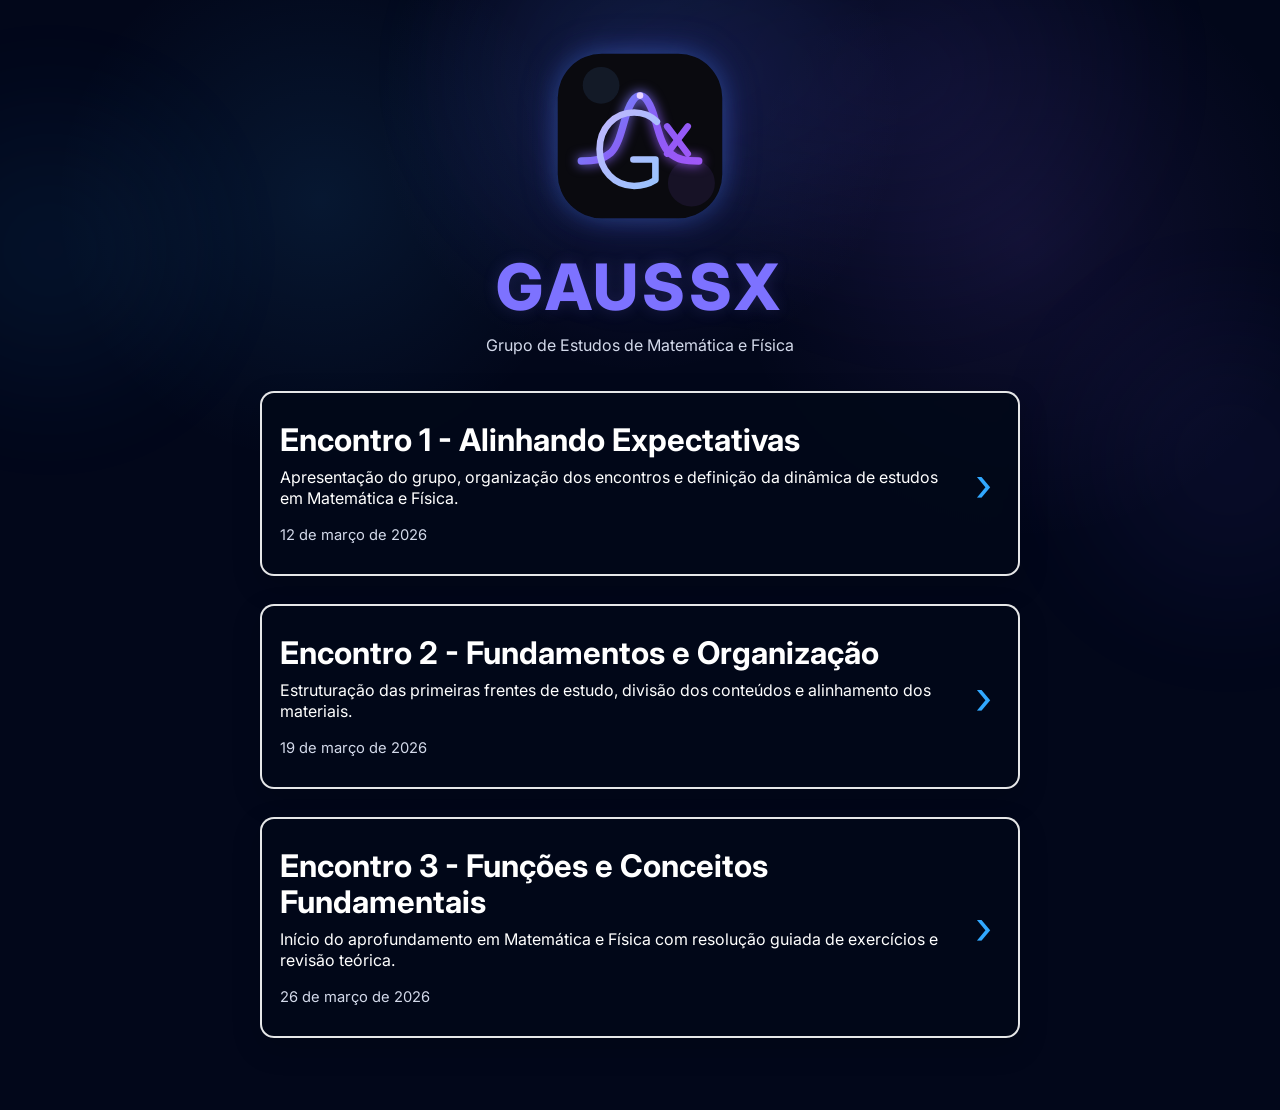
==== Site_GaussX/index.html @ 6a47ac9a "Site do GaussX" ====
<!DOCTYPE html>
<html lang="pt-BR">
<head>
  <meta charset="UTF-8" />
  <meta name="viewport" content="width=device-width, initial-scale=1.0" />
  <title>GaussX</title>
  <meta name="description" content="GaussX - Grupo de Estudos de Matemática e Física" />
  <link rel="icon" type="image/svg+xml" href="assets/logo-gaussx.svg" />
  <link rel="preconnect" href="https://fonts.googleapis.com">
  <link rel="preconnect" href="https://fonts.gstatic.com" crossorigin>
  <link href="https://fonts.googleapis.com/css2?family=Inter:wght@400;500;600;700;800&display=swap" rel="stylesheet">
  <link rel="stylesheet" href="styles.css" />
  <noscript><style>.logo-shell,.hero h1,.hero .subtitle{opacity:1!important;transform:none!important;filter:none!important}</style></noscript>
</head>
<body>
  <div class="bg-orb orb-1"></div>
  <div class="bg-orb orb-2"></div>

  <main class="page">
    <section class="hero">
      <div class="logo-shell">
        <img src="assets/logo-gaussx.svg" alt="Logo GaussX" class="logo" />
      </div>
      <h1>GAUSSX</h1>
      <p class="subtitle">Grupo de Estudos de Matemática e Física</p>
    </section>

    <section class="meetings" id="meeting-list"></section>
  </main>

  <script src="script.js"></script>
</body>
</html>
---- Site_GaussX/styles.css ----
:root {
  --bg: #02071a;
  --bg-card: rgba(2, 8, 24, 0.88);
  --text: #ffffff;
  --muted: #d3d9ea;
  --line: rgba(255,255,255,0.9);
  --accent: #6d5cff;
  --accent-2: #31a8ff;
}

* {
  box-sizing: border-box;
}

html {
  scroll-behavior: smooth;
}

body {
  margin: 0;
  min-height: 100vh;
  font-family: 'Inter', sans-serif;
  color: var(--text);
  background:
    radial-gradient(circle at 50% 10%, rgba(109, 92, 255, 0.16), transparent 22%),
    radial-gradient(circle at 25% 18%, rgba(49, 168, 255, 0.10), transparent 20%),
    radial-gradient(circle at 80% 22%, rgba(145, 98, 255, 0.10), transparent 22%),
    var(--bg);
  overflow-x: hidden;
}

body::before {
  content: "";
  position: fixed;
  inset: -20%;
  background:
    radial-gradient(circle at 50% 20%, rgba(49, 168, 255, 0.08), transparent 18%),
    radial-gradient(circle at 65% 20%, rgba(109, 92, 255, 0.10), transparent 18%);
  filter: blur(36px);
  animation: ambientShift 12s ease-in-out infinite alternate;
  pointer-events: none;
}

a {
  color: inherit;
  text-decoration: none;
}

.bg-orb {
  position: fixed;
  border-radius: 999px;
  filter: blur(70px);
  pointer-events: none;
  opacity: 0.22;
  z-index: 0;
  transition: transform 0.25s linear;
}

.orb-1 {
  width: 260px;
  height: 260px;
  top: 120px;
  left: -80px;
  background: rgba(49, 168, 255, 0.34);
}

.orb-2 {
  width: 280px;
  height: 280px;
  top: 320px;
  right: -90px;
  background: rgba(109, 92, 255, 0.30);
}

.page {
  position: relative;
  z-index: 1;
  width: min(760px, calc(100% - 36px));
  margin: 0 auto;
  padding: 42px 0 72px;
}

.hero {
  text-align: center;
  margin-bottom: 36px;
}

.logo-shell {
  position: relative;
  width: fit-content;
  margin: 0 auto 18px;
}

.logo-shell::before {
  content: "";
  position: absolute;
  inset: 10% 8%;
  background: radial-gradient(circle, rgba(49, 168, 255, 0.22), rgba(109, 92, 255, 0.18) 45%, transparent 72%);
  filter: blur(20px);
  transform: scale(1.08);
  animation: logoAura 3s ease-in-out infinite;
}

.logo {
  position: relative;
  width: 188px;
  height: 188px;
  margin: 0 auto;
  display: block;
  transform-origin: center;
  animation: logoFloat 4s ease-in-out infinite;
  filter: drop-shadow(0 0 12px rgba(49, 168, 255, 0.22)) drop-shadow(0 0 18px rgba(109, 92, 255, 0.22));
}

h1 {
  margin: 0;
  font-size: clamp(2.6rem, 6vw, 4rem);
  letter-spacing: 0.06em;
  font-weight: 800;
  color: #7d72ff;
  text-shadow: 0 0 16px rgba(125, 114, 255, 0.18);
}

.subtitle {
  margin: 10px 0 0;
  color: var(--muted);
  font-size: 1rem;
}


.logo-shell {
  animation: heroLogoIn 1.05s cubic-bezier(.19,.89,.24,1) 0.05s both;
}

.hero h1 {
  animation: heroTitleIn 0.95s cubic-bezier(.2,.8,.2,1) 0.34s both;
}

.hero .subtitle {
  animation: heroSubtitleIn 0.9s cubic-bezier(.2,.8,.2,1) 0.48s both;
}


.meetings {
  display: grid;
  gap: 28px;
}

.meeting-card {
  display: grid;
  grid-template-columns: 1fr auto;
  gap: 16px;
  align-items: center;
  border: 2px solid var(--line);
  border-radius: 14px;
  padding: 30px 18px;
  background: var(--bg-card);
  backdrop-filter: blur(6px);
  box-shadow: 0 10px 30px rgba(0, 0, 0, 0.16);
  transition: transform 0.22s ease, border-color 0.22s ease, box-shadow 0.22s ease;
}

.meeting-card:hover {
  transform: translateY(-4px) scale(1.006);
  border-color: var(--accent-2);
  box-shadow: 0 18px 40px rgba(0, 0, 0, 0.28), 0 0 0 1px rgba(49, 168, 255, 0.08);
}

.meeting-content h2 {
  margin: 0 0 8px;
  font-size: clamp(1.45rem, 3vw, 1.95rem);
  line-height: 1.15;
}

.meeting-content p {
  margin: 0 0 14px;
  color: var(--text);
  font-size: 1rem;
  line-height: 1.35;
}

.meeting-date {
  font-size: 0.92rem;
  color: var(--muted);
}

.arrow {
  font-size: 3rem;
  line-height: 1;
  color: var(--accent-2);
  font-weight: 400;
  padding-inline: 8px;
  animation: arrowPulse 1.9s ease-in-out infinite;
}

.reveal {
  opacity: 0;
  will-change: transform, opacity, filter;
}

.reveal-up {
  transform: translate3d(0, 44px, 0);
  filter: blur(8px);
}

.reveal-zoom {
  transform: translate3d(0, 20px, 0) scale(0.92);
  filter: blur(10px);
}

.reveal-hero {
  transform: translate3d(0, 30px, 0);
}

.reveal-delay-1 {
  transition-delay: 0.1s;
}

.reveal-delay-2 {
  transition-delay: 0.18s;
}

.reveal-visible {
  opacity: 1;
  transform: translate3d(0, 0, 0) scale(1);
  filter: blur(0);
  transition:
    opacity 0.9s cubic-bezier(.2,.7,.2,1),
    transform 0.9s cubic-bezier(.2,.7,.2,1),
    filter 0.9s cubic-bezier(.2,.7,.2,1);
}

.meeting-card.reveal {
  transition-duration: 0.78s;
}


@keyframes heroLogoIn {
  0% {
    opacity: 0;
    transform: translate3d(0, -26px, 0) scale(0.78);
    filter: blur(12px);
  }
  62% {
    opacity: 1;
    transform: translate3d(0, 4px, 0) scale(1.03);
    filter: blur(0);
  }
  100% {
    opacity: 1;
    transform: translate3d(0, 0, 0) scale(1);
    filter: blur(0);
  }
}

@keyframes heroTitleIn {
  0% {
    opacity: 0;
    transform: translate3d(0, 22px, 0);
    letter-spacing: 0.2em;
    filter: blur(10px);
  }
  100% {
    opacity: 1;
    transform: translate3d(0, 0, 0);
    letter-spacing: 0.06em;
    filter: blur(0);
  }
}

@keyframes heroSubtitleIn {
  0% {
    opacity: 0;
    transform: translate3d(0, 16px, 0);
    filter: blur(8px);
  }
  100% {
    opacity: 1;
    transform: translate3d(0, 0, 0);
    filter: blur(0);
  }
}

@keyframes ambientShift {
  from { transform: translate3d(-2%, -1%, 0) scale(1); }
  to { transform: translate3d(2%, 1%, 0) scale(1.04); }
}

@keyframes logoFloat {
  0%, 100% { transform: translateY(0) scale(1); }
  50% { transform: translateY(-6px) scale(1.02); }
}

@keyframes logoAura {
  0%, 100% { opacity: 0.55; transform: scale(1.04); }
  50% { opacity: 0.95; transform: scale(1.1); }
}

@keyframes arrowPulse {
  0%, 100% { transform: translateX(0); opacity: 0.8; }
  50% { transform: translateX(4px); opacity: 1; }
}

@media (prefers-reduced-motion: reduce) {
  *, *::before, *::after {
    animation: none !important;
    transition: none !important;
  }

  .reveal,
  .reveal-up,
  .reveal-zoom,
  .reveal-hero {
    opacity: 1;
    transform: none;
    filter: none;
  }
}

@media (max-width: 640px) {
  .page {
    width: min(760px, calc(100% - 22px));
    padding-top: 32px;
  }

  .logo {
    width: 158px;
    height: 158px;
  }

  .meeting-card {
    grid-template-columns: 1fr;
    padding: 22px 16px;
  }

  .arrow {
    display: none;
  }
}
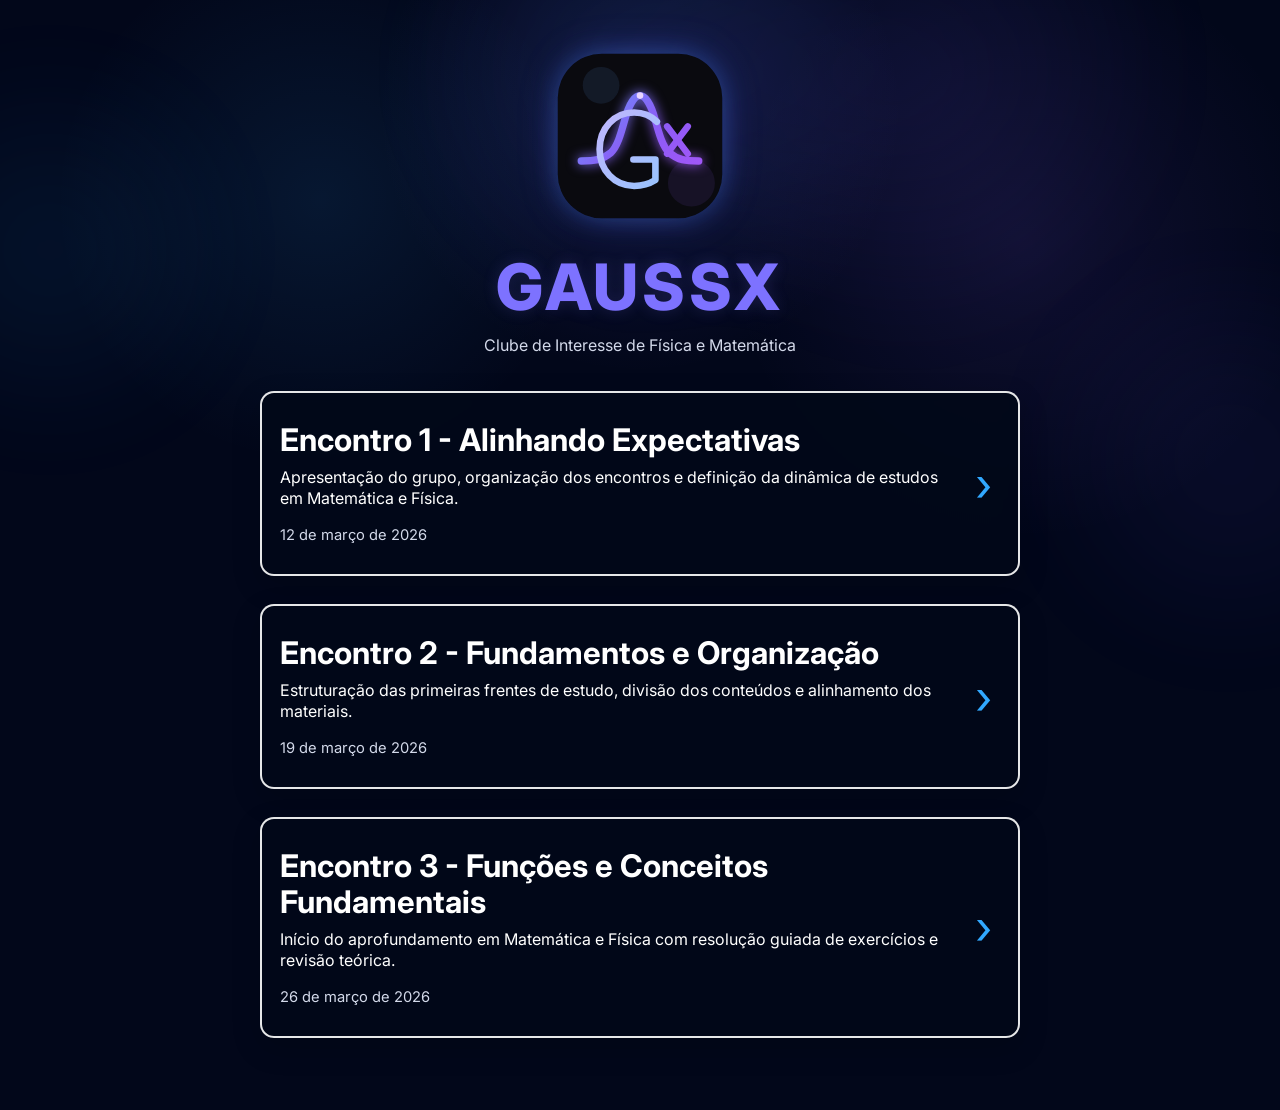
==== commit 0a44bd4e: "Site do GaussX" ====
--- a/Site_GaussX/index.html
+++ b/Site_GaussX/index.html
@@ -4,13 +4,22 @@
   <meta charset="UTF-8" />
   <meta name="viewport" content="width=device-width, initial-scale=1.0" />
   <title>GaussX</title>
-  <meta name="description" content="GaussX - Grupo de Estudos de Matemática e Física" />
+  <meta name="description" content="GaussX - Clube de Interesse de Física e Matemática" />
   <link rel="icon" type="image/svg+xml" href="assets/logo-gaussx.svg" />
   <link rel="preconnect" href="https://fonts.googleapis.com">
   <link rel="preconnect" href="https://fonts.gstatic.com" crossorigin>
   <link href="https://fonts.googleapis.com/css2?family=Inter:wght@400;500;600;700;800&display=swap" rel="stylesheet">
   <link rel="stylesheet" href="styles.css" />
-  <noscript><style>.logo-shell,.hero h1,.hero .subtitle{opacity:1!important;transform:none!important;filter:none!important}</style></noscript>
+  <noscript>
+    <style>
+      .logo-shell, .hero h1, .hero .subtitle, .reveal {
+        opacity: 1 !important;
+        transform: none !important;
+        filter: none !important;
+      }
+    </style>
+  </noscript>
+  <script src="script.js" defer></script>
 </head>
 <body>
   <div class="bg-orb orb-1"></div>
@@ -22,12 +31,10 @@
         <img src="assets/logo-gaussx.svg" alt="Logo GaussX" class="logo" />
       </div>
       <h1>GAUSSX</h1>
-      <p class="subtitle">Grupo de Estudos de Matemática e Física</p>
+      <p class="subtitle">Clube de Interesse de Física e Matemática</p>
     </section>
 
     <section class="meetings" id="meeting-list"></section>
   </main>
-
-  <script src="script.js"></script>
 </body>
 </html>
--- a/Site_GaussX/styles.css
+++ b/Site_GaussX/styles.css
@@ -89,6 +89,7 @@
   position: relative;
   width: fit-content;
   margin: 0 auto 18px;
+  animation: heroLogoIn 1.05s cubic-bezier(.19,.89,.24,1) 0.05s both;
 }
 
 .logo-shell::before {
@@ -119,27 +120,15 @@
   font-weight: 800;
   color: #7d72ff;
   text-shadow: 0 0 16px rgba(125, 114, 255, 0.18);
+  animation: heroTitleIn 0.95s cubic-bezier(.2,.8,.2,1) 0.34s both;
 }
 
 .subtitle {
   margin: 10px 0 0;
   color: var(--muted);
   font-size: 1rem;
-}
-
-
-.logo-shell {
-  animation: heroLogoIn 1.05s cubic-bezier(.19,.89,.24,1) 0.05s both;
-}
-
-.hero h1 {
-  animation: heroTitleIn 0.95s cubic-bezier(.2,.8,.2,1) 0.34s both;
-}
-
-.hero .subtitle {
   animation: heroSubtitleIn 0.9s cubic-bezier(.2,.8,.2,1) 0.48s both;
 }
-
 
 .meetings {
   display: grid;
@@ -203,23 +192,6 @@
   filter: blur(8px);
 }
 
-.reveal-zoom {
-  transform: translate3d(0, 20px, 0) scale(0.92);
-  filter: blur(10px);
-}
-
-.reveal-hero {
-  transform: translate3d(0, 30px, 0);
-}
-
-.reveal-delay-1 {
-  transition-delay: 0.1s;
-}
-
-.reveal-delay-2 {
-  transition-delay: 0.18s;
-}
-
 .reveal-visible {
   opacity: 1;
   transform: translate3d(0, 0, 0) scale(1);
@@ -234,7 +206,6 @@
   transition-duration: 0.78s;
 }
 
-
 @keyframes heroLogoIn {
   0% {
     opacity: 0;
@@ -309,8 +280,9 @@
 
   .reveal,
   .reveal-up,
-  .reveal-zoom,
-  .reveal-hero {
+  .logo-shell,
+  h1,
+  .subtitle {
     opacity: 1;
     transform: none;
     filter: none;
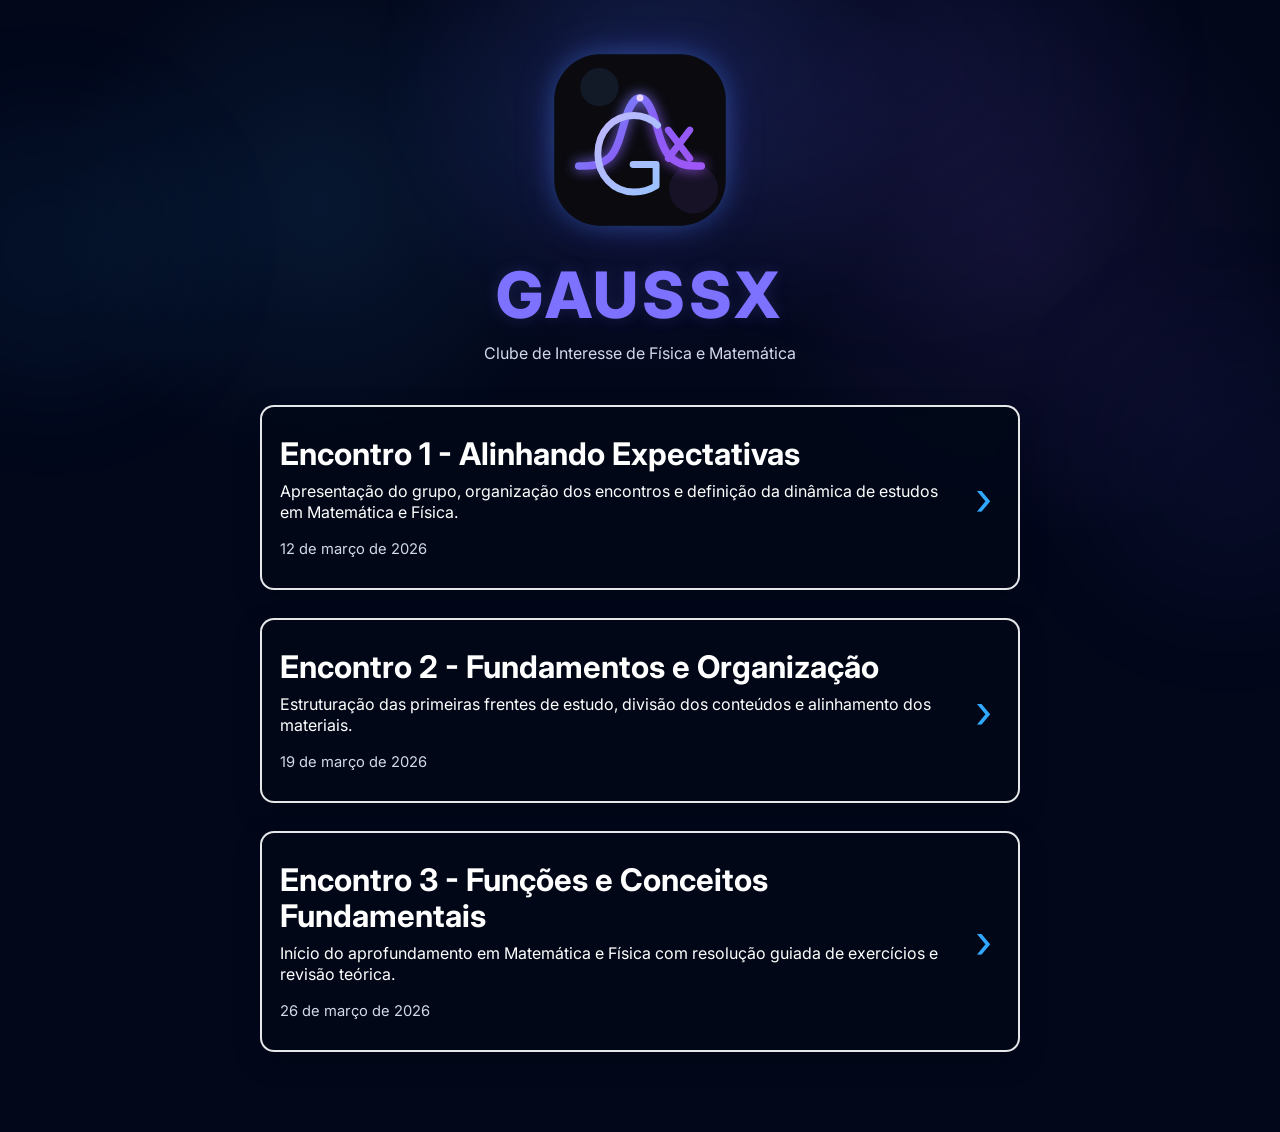
==== commit 1ca924b7: "Site do GaussX" ====
--- a/Site_GaussX/index.html
+++ b/Site_GaussX/index.html
@@ -10,9 +10,15 @@
   <link rel="preconnect" href="https://fonts.gstatic.com" crossorigin>
   <link href="https://fonts.googleapis.com/css2?family=Inter:wght@400;500;600;700;800&display=swap" rel="stylesheet">
   <link rel="stylesheet" href="styles.css" />
+  <script>
+    document.documentElement.classList.add('js');
+  </script>
   <noscript>
     <style>
-      .logo-shell, .hero h1, .hero .subtitle, .reveal {
+      .logo-shell,
+      .hero h1,
+      .hero .subtitle,
+      .meeting-card {
         opacity: 1 !important;
         transform: none !important;
         filter: none !important;
--- a/Site_GaussX/styles.css
+++ b/Site_GaussX/styles.css
@@ -1,9 +1,9 @@
 :root {
   --bg: #02071a;
-  --bg-card: rgba(2, 8, 24, 0.88);
+  --bg-card: rgba(2, 8, 24, 0.9);
   --text: #ffffff;
   --muted: #d3d9ea;
-  --line: rgba(255,255,255,0.9);
+  --line: rgba(255, 255, 255, 0.9);
   --accent: #6d5cff;
   --accent-2: #31a8ff;
 }
@@ -77,19 +77,20 @@
   z-index: 1;
   width: min(760px, calc(100% - 36px));
   margin: 0 auto;
-  padding: 42px 0 72px;
+  padding: 42px 0 80px;
 }
 
 .hero {
   text-align: center;
-  margin-bottom: 36px;
+  margin-bottom: 42px;
 }
 
 .logo-shell {
   position: relative;
   width: fit-content;
   margin: 0 auto 18px;
-  animation: heroLogoIn 1.05s cubic-bezier(.19,.89,.24,1) 0.05s both;
+  animation: heroLogoIn 1.05s cubic-bezier(.19, .89, .24, 1) 0.05s both;
+  will-change: transform;
 }
 
 .logo-shell::before {
@@ -104,8 +105,8 @@
 
 .logo {
   position: relative;
-  width: 188px;
-  height: 188px;
+  width: 196px;
+  height: 196px;
   margin: 0 auto;
   display: block;
   transform-origin: center;
@@ -120,14 +121,14 @@
   font-weight: 800;
   color: #7d72ff;
   text-shadow: 0 0 16px rgba(125, 114, 255, 0.18);
-  animation: heroTitleIn 0.95s cubic-bezier(.2,.8,.2,1) 0.34s both;
+  animation: heroTitleIn 0.95s cubic-bezier(.2, .8, .2, 1) 0.34s both;
 }
 
 .subtitle {
   margin: 10px 0 0;
   color: var(--muted);
   font-size: 1rem;
-  animation: heroSubtitleIn 0.9s cubic-bezier(.2,.8,.2,1) 0.48s both;
+  animation: heroSubtitleIn 0.9s cubic-bezier(.2, .8, .2, 1) 0.48s both;
 }
 
 .meetings {
@@ -182,28 +183,24 @@
   animation: arrowPulse 1.9s ease-in-out infinite;
 }
 
-.reveal {
+.js .reveal {
   opacity: 0;
   will-change: transform, opacity, filter;
 }
 
-.reveal-up {
-  transform: translate3d(0, 44px, 0);
-  filter: blur(8px);
+.js .reveal-up {
+  transform: translate3d(0, 56px, 0);
+  filter: blur(10px);
 }
 
 .reveal-visible {
-  opacity: 1;
-  transform: translate3d(0, 0, 0) scale(1);
-  filter: blur(0);
+  opacity: 1 !important;
+  transform: translate3d(0, 0, 0) scale(1) !important;
+  filter: blur(0) !important;
   transition:
-    opacity 0.9s cubic-bezier(.2,.7,.2,1),
-    transform 0.9s cubic-bezier(.2,.7,.2,1),
-    filter 0.9s cubic-bezier(.2,.7,.2,1);
-}
-
-.meeting-card.reveal {
-  transition-duration: 0.78s;
+    opacity 0.82s cubic-bezier(.2, .7, .2, 1) var(--delay, 0ms),
+    transform 0.82s cubic-bezier(.2, .7, .2, 1) var(--delay, 0ms),
+    filter 0.82s cubic-bezier(.2, .7, .2, 1) var(--delay, 0ms);
 }
 
 @keyframes heroLogoIn {
@@ -283,9 +280,9 @@
   .logo-shell,
   h1,
   .subtitle {
-    opacity: 1;
-    transform: none;
-    filter: none;
+    opacity: 1 !important;
+    transform: none !important;
+    filter: none !important;
   }
 }
 
@@ -296,8 +293,8 @@
   }
 
   .logo {
-    width: 158px;
-    height: 158px;
+    width: 164px;
+    height: 164px;
   }
 
   .meeting-card {
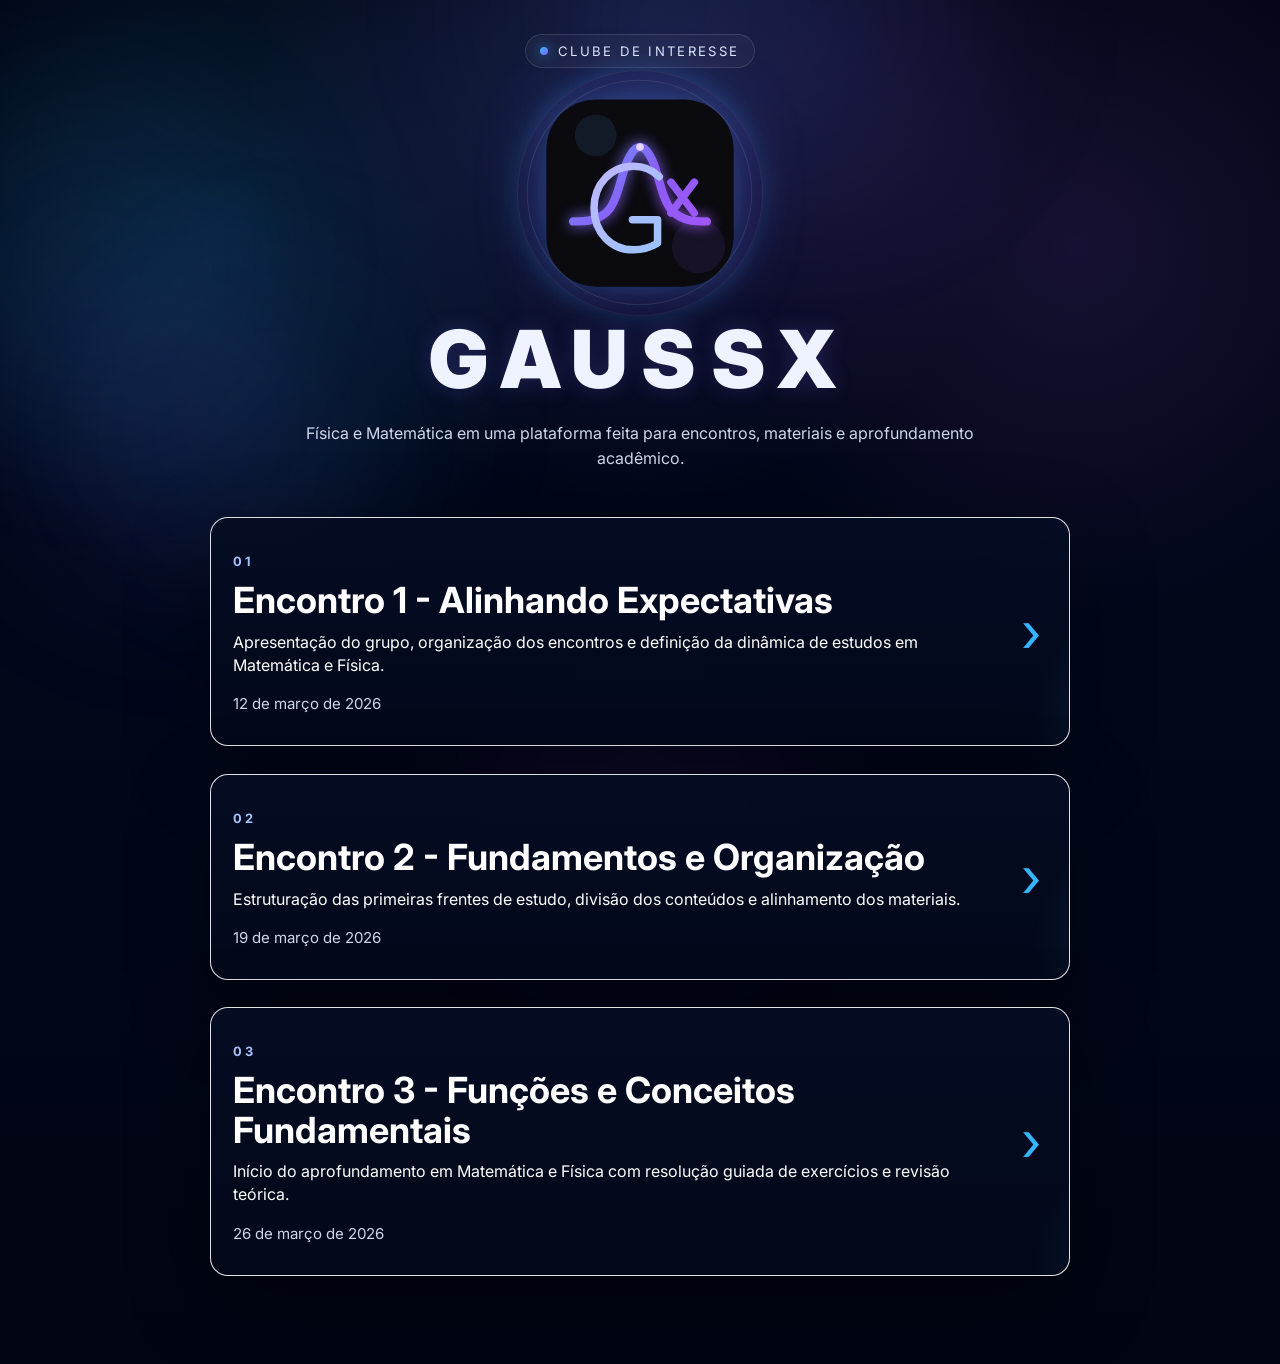
==== commit 67f8288b: "Site do GaussX" ====
--- a/Site_GaussX/index.html
+++ b/Site_GaussX/index.html
@@ -8,36 +8,29 @@
   <link rel="icon" type="image/svg+xml" href="assets/logo-gaussx.svg" />
   <link rel="preconnect" href="https://fonts.googleapis.com">
   <link rel="preconnect" href="https://fonts.gstatic.com" crossorigin>
-  <link href="https://fonts.googleapis.com/css2?family=Inter:wght@400;500;600;700;800&display=swap" rel="stylesheet">
+  <link href="https://fonts.googleapis.com/css2?family=Inter:wght@400;500;600;700;800;900&display=swap" rel="stylesheet">
   <link rel="stylesheet" href="styles.css" />
-  <script>
-    document.documentElement.classList.add('js');
-  </script>
-  <noscript>
-    <style>
-      .logo-shell,
-      .hero h1,
-      .hero .subtitle,
-      .meeting-card {
-        opacity: 1 !important;
-        transform: none !important;
-        filter: none !important;
-      }
-    </style>
-  </noscript>
+  <script>document.documentElement.classList.add('js');</script>
   <script src="script.js" defer></script>
 </head>
 <body>
+  <div class="bg-grid"></div>
+  <div class="bg-noise"></div>
   <div class="bg-orb orb-1"></div>
   <div class="bg-orb orb-2"></div>
+  <div class="bg-orb orb-3"></div>
 
   <main class="page">
-    <section class="hero">
-      <div class="logo-shell">
-        <img src="assets/logo-gaussx.svg" alt="Logo GaussX" class="logo" />
+    <section class="hero" id="top">
+      <div class="hero-kicker reveal reveal-fade">Clube de Interesse</div>
+      <div class="hero-stage">
+        <div class="logo-shell reveal reveal-hero">
+          <span class="logo-ring"></span>
+          <img src="assets/logo-gaussx.svg" alt="Logo GaussX" class="logo" />
+        </div>
       </div>
-      <h1>GAUSSX</h1>
-      <p class="subtitle">Clube de Interesse de Física e Matemática</p>
+      <h1 class="hero-title reveal reveal-title">GAUSSX</h1>
+      <p class="subtitle reveal reveal-subtitle">Física e Matemática em uma plataforma feita para encontros, materiais e aprofundamento acadêmico.</p>
     </section>
 
     <section class="meetings" id="meeting-list"></section>
--- a/Site_GaussX/styles.css
+++ b/Site_GaussX/styles.css
@@ -1,11 +1,14 @@
 :root {
   --bg: #02071a;
-  --bg-card: rgba(2, 8, 24, 0.9);
+  --bg-2: #071131;
+  --card: rgba(4, 11, 32, 0.9);
+  --line: rgba(255, 255, 255, 0.92);
   --text: #ffffff;
-  --muted: #d3d9ea;
-  --line: rgba(255, 255, 255, 0.9);
-  --accent: #6d5cff;
-  --accent-2: #31a8ff;
+  --muted: #cdd6ea;
+  --accent: #7b68ff;
+  --accent-2: #35b4ff;
+  --accent-3: #af5eff;
+  --shadow: 0 24px 80px rgba(0, 0, 0, 0.38);
 }
 
 * {
@@ -21,12 +24,12 @@
   min-height: 100vh;
   font-family: 'Inter', sans-serif;
   color: var(--text);
+  overflow-x: hidden;
   background:
-    radial-gradient(circle at 50% 10%, rgba(109, 92, 255, 0.16), transparent 22%),
-    radial-gradient(circle at 25% 18%, rgba(49, 168, 255, 0.10), transparent 20%),
-    radial-gradient(circle at 80% 22%, rgba(145, 98, 255, 0.10), transparent 22%),
-    var(--bg);
-  overflow-x: hidden;
+    radial-gradient(circle at 50% 8%, rgba(123, 104, 255, 0.18), transparent 28%),
+    radial-gradient(circle at 18% 16%, rgba(53, 180, 255, 0.14), transparent 24%),
+    radial-gradient(circle at 84% 18%, rgba(175, 94, 255, 0.12), transparent 24%),
+    linear-gradient(180deg, #010513 0%, #02071a 48%, #010513 100%);
 }
 
 body::before {
@@ -34,11 +37,68 @@
   position: fixed;
   inset: -20%;
   background:
-    radial-gradient(circle at 50% 20%, rgba(49, 168, 255, 0.08), transparent 18%),
-    radial-gradient(circle at 65% 20%, rgba(109, 92, 255, 0.10), transparent 18%);
-  filter: blur(36px);
-  animation: ambientShift 12s ease-in-out infinite alternate;
+    radial-gradient(circle at 50% 16%, rgba(53, 180, 255, 0.08), transparent 18%),
+    radial-gradient(circle at 60% 16%, rgba(123, 104, 255, 0.10), transparent 18%),
+    radial-gradient(circle at 30% 48%, rgba(53, 180, 255, 0.05), transparent 18%);
+  filter: blur(42px);
+  animation: ambientShift 16s ease-in-out infinite alternate;
   pointer-events: none;
+  z-index: 0;
+}
+
+.bg-grid,
+.bg-noise,
+.bg-orb {
+  pointer-events: none;
+  position: fixed;
+  inset: 0;
+}
+
+.bg-grid {
+  background-image:
+    linear-gradient(rgba(255,255,255,0.03) 1px, transparent 1px),
+    linear-gradient(90deg, rgba(255,255,255,0.03) 1px, transparent 1px);
+  background-size: 42px 42px;
+  mask-image: radial-gradient(circle at 50% 18%, black 15%, transparent 70%);
+  opacity: 0.18;
+  z-index: 0;
+}
+
+.bg-noise {
+  background-image: radial-gradient(rgba(255,255,255,0.06) 0.65px, transparent 0.65px);
+  background-size: 10px 10px;
+  opacity: 0.05;
+  mix-blend-mode: soft-light;
+  z-index: 0;
+}
+
+.bg-orb {
+  border-radius: 999px;
+  filter: blur(80px);
+  width: 340px;
+  height: 340px;
+  opacity: 0.26;
+  transition: transform 0.18s linear;
+  z-index: 0;
+}
+
+.orb-1 {
+  top: 90px;
+  left: -80px;
+  background: rgba(53, 180, 255, 0.34);
+}
+
+.orb-2 {
+  top: 260px;
+  right: -80px;
+  background: rgba(123, 104, 255, 0.32);
+}
+
+.orb-3 {
+  top: 620px;
+  left: 50%;
+  translate: -50% 0;
+  background: rgba(175, 94, 255, 0.24);
 }
 
 a {
@@ -46,89 +106,113 @@
   text-decoration: none;
 }
 
-.bg-orb {
-  position: fixed;
-  border-radius: 999px;
-  filter: blur(70px);
-  pointer-events: none;
-  opacity: 0.22;
-  z-index: 0;
-  transition: transform 0.25s linear;
-}
-
-.orb-1 {
-  width: 260px;
-  height: 260px;
-  top: 120px;
-  left: -80px;
-  background: rgba(49, 168, 255, 0.34);
-}
-
-.orb-2 {
-  width: 280px;
-  height: 280px;
-  top: 320px;
-  right: -90px;
-  background: rgba(109, 92, 255, 0.30);
-}
-
 .page {
   position: relative;
   z-index: 1;
-  width: min(760px, calc(100% - 36px));
+  width: min(860px, calc(100% - 36px));
   margin: 0 auto;
-  padding: 42px 0 80px;
+  padding: 34px 0 88px;
 }
 
 .hero {
   text-align: center;
-  margin-bottom: 42px;
+  margin-bottom: 46px;
+  transform-style: preserve-3d;
+  transition: transform 0.18s linear, opacity 0.2s linear;
+}
+
+.hero-kicker {
+  display: inline-flex;
+  align-items: center;
+  gap: 10px;
+  padding: 8px 14px;
+  margin-bottom: 18px;
+  border: 1px solid rgba(255,255,255,0.12);
+  border-radius: 999px;
+  background: rgba(255,255,255,0.04);
+  color: #dbe6ff;
+  font-size: 0.82rem;
+  letter-spacing: 0.18em;
+  text-transform: uppercase;
+  backdrop-filter: blur(8px);
+}
+
+.hero-kicker::before {
+  content: "";
+  width: 8px;
+  height: 8px;
+  border-radius: 50%;
+  background: linear-gradient(135deg, var(--accent-2), var(--accent));
+  box-shadow: 0 0 14px rgba(53, 180, 255, 0.8);
+}
+
+.hero-stage {
+  position: relative;
+  min-height: 220px;
+  display: grid;
+  place-items: center;
 }
 
 .logo-shell {
   position: relative;
   width: fit-content;
-  margin: 0 auto 18px;
-  animation: heroLogoIn 1.05s cubic-bezier(.19, .89, .24, 1) 0.05s both;
+  margin: 0 auto 10px;
   will-change: transform;
 }
 
-.logo-shell::before {
+.logo-shell::before,
+.logo-shell::after {
   content: "";
   position: absolute;
-  inset: 10% 8%;
-  background: radial-gradient(circle, rgba(49, 168, 255, 0.22), rgba(109, 92, 255, 0.18) 45%, transparent 72%);
-  filter: blur(20px);
-  transform: scale(1.08);
-  animation: logoAura 3s ease-in-out infinite;
+  inset: 12% 10%;
+  border-radius: 50%;
+  background: radial-gradient(circle, rgba(53, 180, 255, 0.26), rgba(123, 104, 255, 0.18) 48%, transparent 74%);
+  filter: blur(24px);
+  transform: scale(1.1);
+}
+
+.logo-shell::after {
+  inset: 2%;
+  border: 1px solid rgba(255,255,255,0.09);
+  background: none;
+  filter: blur(0);
+  animation: ringSpin 14s linear infinite;
+}
+
+.logo-ring {
+  position: absolute;
+  inset: -16px;
+  border-radius: 50%;
+  border: 1px solid rgba(255,255,255,0.08);
+  box-shadow: 0 0 28px rgba(53, 180, 255, 0.18), inset 0 0 22px rgba(123, 104, 255, 0.1);
+  animation: ringPulse 3.8s ease-in-out infinite;
 }
 
 .logo {
   position: relative;
-  width: 196px;
-  height: 196px;
-  margin: 0 auto;
   display: block;
-  transform-origin: center;
-  animation: logoFloat 4s ease-in-out infinite;
-  filter: drop-shadow(0 0 12px rgba(49, 168, 255, 0.22)) drop-shadow(0 0 18px rgba(109, 92, 255, 0.22));
-}
-
-h1 {
+  width: 214px;
+  height: 214px;
+  filter: drop-shadow(0 0 16px rgba(53, 180, 255, 0.2)) drop-shadow(0 0 34px rgba(123, 104, 255, 0.24));
+  animation: logoFloat 5.2s ease-in-out infinite;
+}
+
+.hero-title {
   margin: 0;
-  font-size: clamp(2.6rem, 6vw, 4rem);
-  letter-spacing: 0.06em;
-  font-weight: 800;
-  color: #7d72ff;
-  text-shadow: 0 0 16px rgba(125, 114, 255, 0.18);
-  animation: heroTitleIn 0.95s cubic-bezier(.2, .8, .2, 1) 0.34s both;
+  font-size: clamp(3rem, 7vw, 5rem);
+  font-weight: 900;
+  letter-spacing: 0.18em;
+  text-transform: uppercase;
+  color: #eef3ff;
+  text-shadow: 0 0 22px rgba(123, 104, 255, 0.22);
 }
 
 .subtitle {
-  margin: 10px 0 0;
+  width: min(720px, 100%);
+  margin: 14px auto 0;
   color: var(--muted);
   font-size: 1rem;
-  animation: heroSubtitleIn 0.9s cubic-bezier(.2, .8, .2, 1) 0.48s both;
+  line-height: 1.55;
 }
 
 .meetings {
@@ -137,49 +221,93 @@
 }
 
 .meeting-card {
+  position: relative;
+  isolation: isolate;
+  overflow: hidden;
   display: grid;
   grid-template-columns: 1fr auto;
-  gap: 16px;
+  gap: 22px;
   align-items: center;
-  border: 2px solid var(--line);
-  border-radius: 14px;
-  padding: 30px 18px;
-  background: var(--bg-card);
-  backdrop-filter: blur(6px);
-  box-shadow: 0 10px 30px rgba(0, 0, 0, 0.16);
-  transition: transform 0.22s ease, border-color 0.22s ease, box-shadow 0.22s ease;
+  padding: 32px 22px;
+  border-radius: 18px;
+  border: 1.8px solid rgba(255,255,255,0.88);
+  background: linear-gradient(180deg, rgba(5, 13, 36, 0.94), rgba(3, 9, 26, 0.9));
+  backdrop-filter: blur(8px);
+  box-shadow: var(--shadow);
+  transform-style: preserve-3d;
+  transition: transform 0.25s ease, border-color 0.25s ease, box-shadow 0.25s ease;
+}
+
+.meeting-card::before {
+  content: "";
+  position: absolute;
+  inset: 0;
+  background: linear-gradient(115deg, transparent 18%, rgba(255,255,255,0.14) 48%, transparent 72%);
+  transform: translateX(-140%);
+  transition: transform 0.9s ease;
+  z-index: 0;
+}
+
+.meeting-card::after {
+  content: "";
+  position: absolute;
+  inset: auto -25% -45% auto;
+  width: 260px;
+  height: 260px;
+  border-radius: 50%;
+  background: radial-gradient(circle, rgba(53, 180, 255, 0.14), transparent 65%);
+  z-index: 0;
 }
 
 .meeting-card:hover {
-  transform: translateY(-4px) scale(1.006);
+  transform: translateY(-8px) scale(1.012);
   border-color: var(--accent-2);
-  box-shadow: 0 18px 40px rgba(0, 0, 0, 0.28), 0 0 0 1px rgba(49, 168, 255, 0.08);
+  box-shadow: 0 26px 90px rgba(0, 0, 0, 0.44), 0 0 0 1px rgba(53, 180, 255, 0.08);
+}
+
+.meeting-card:hover::before {
+  transform: translateX(140%);
+}
+
+.meeting-content,
+.arrow {
+  position: relative;
+  z-index: 1;
+}
+
+.meeting-index {
+  display: inline-block;
+  margin-bottom: 12px;
+  font-size: 0.8rem;
+  font-weight: 700;
+  letter-spacing: 0.2em;
+  color: #a7c4ff;
 }
 
 .meeting-content h2 {
-  margin: 0 0 8px;
-  font-size: clamp(1.45rem, 3vw, 1.95rem);
-  line-height: 1.15;
+  margin: 0 0 10px;
+  font-size: clamp(1.65rem, 3vw, 2.25rem);
+  line-height: 1.1;
 }
 
 .meeting-content p {
-  margin: 0 0 14px;
+  margin: 0 0 16px;
   color: var(--text);
   font-size: 1rem;
-  line-height: 1.35;
+  line-height: 1.45;
 }
 
 .meeting-date {
-  font-size: 0.92rem;
+  font-size: 0.94rem;
   color: var(--muted);
 }
 
 .arrow {
-  font-size: 3rem;
+  font-size: 3.6rem;
   line-height: 1;
   color: var(--accent-2);
   font-weight: 400;
-  padding-inline: 8px;
+  padding-inline: 6px;
   animation: arrowPulse 1.9s ease-in-out infinite;
 }
 
@@ -188,85 +316,64 @@
   will-change: transform, opacity, filter;
 }
 
+.js .reveal-fade {
+  transform: translate3d(0, 14px, 0);
+  filter: blur(8px);
+}
+
+.js .reveal-hero {
+  transform: perspective(1000px) translate3d(0, -26px, 0) rotateX(22deg) scale(0.78);
+  filter: blur(14px);
+}
+
+.js .reveal-title {
+  transform: translate3d(0, 34px, 0) scale(0.94);
+  filter: blur(14px);
+}
+
+.js .reveal-subtitle {
+  transform: translate3d(0, 26px, 0);
+  filter: blur(10px);
+}
+
 .js .reveal-up {
-  transform: translate3d(0, 56px, 0);
-  filter: blur(10px);
+  transform: perspective(1000px) translate3d(0, 84px, 0) rotateX(16deg) scale(0.92);
+  filter: blur(12px);
 }
 
 .reveal-visible {
   opacity: 1 !important;
-  transform: translate3d(0, 0, 0) scale(1) !important;
+  transform: translate3d(0, 0, 0) rotateX(0deg) scale(1) !important;
   filter: blur(0) !important;
   transition:
-    opacity 0.82s cubic-bezier(.2, .7, .2, 1) var(--delay, 0ms),
-    transform 0.82s cubic-bezier(.2, .7, .2, 1) var(--delay, 0ms),
-    filter 0.82s cubic-bezier(.2, .7, .2, 1) var(--delay, 0ms);
-}
-
-@keyframes heroLogoIn {
-  0% {
-    opacity: 0;
-    transform: translate3d(0, -26px, 0) scale(0.78);
-    filter: blur(12px);
-  }
-  62% {
-    opacity: 1;
-    transform: translate3d(0, 4px, 0) scale(1.03);
-    filter: blur(0);
-  }
-  100% {
-    opacity: 1;
-    transform: translate3d(0, 0, 0) scale(1);
-    filter: blur(0);
-  }
-}
-
-@keyframes heroTitleIn {
-  0% {
-    opacity: 0;
-    transform: translate3d(0, 22px, 0);
-    letter-spacing: 0.2em;
-    filter: blur(10px);
-  }
-  100% {
-    opacity: 1;
-    transform: translate3d(0, 0, 0);
-    letter-spacing: 0.06em;
-    filter: blur(0);
-  }
-}
-
-@keyframes heroSubtitleIn {
-  0% {
-    opacity: 0;
-    transform: translate3d(0, 16px, 0);
-    filter: blur(8px);
-  }
-  100% {
-    opacity: 1;
-    transform: translate3d(0, 0, 0);
-    filter: blur(0);
-  }
+    opacity 1.05s cubic-bezier(.16, .84, .18, 1) var(--delay, 0ms),
+    transform 1.05s cubic-bezier(.16, .84, .18, 1) var(--delay, 0ms),
+    filter 1.05s cubic-bezier(.16, .84, .18, 1) var(--delay, 0ms);
 }
 
 @keyframes ambientShift {
   from { transform: translate3d(-2%, -1%, 0) scale(1); }
-  to { transform: translate3d(2%, 1%, 0) scale(1.04); }
+  to { transform: translate3d(2%, 1%, 0) scale(1.06); }
+}
+
+@keyframes ringSpin {
+  from { transform: rotate(0deg); }
+  to { transform: rotate(360deg); }
+}
+
+@keyframes ringPulse {
+  0%, 100% { opacity: 0.55; transform: scale(1); }
+  50% { opacity: 1; transform: scale(1.06); }
 }
 
 @keyframes logoFloat {
   0%, 100% { transform: translateY(0) scale(1); }
-  50% { transform: translateY(-6px) scale(1.02); }
-}
-
-@keyframes logoAura {
-  0%, 100% { opacity: 0.55; transform: scale(1.04); }
-  50% { opacity: 0.95; transform: scale(1.1); }
+  50% { transform: translateY(-8px) scale(1.03); }
 }
 
 @keyframes arrowPulse {
-  0%, 100% { transform: translateX(0); opacity: 0.8; }
-  50% { transform: translateX(4px); opacity: 1; }
+  0%, 100% { transform: translateX(0); opacity: 0.74; }
+  50% { transform: translateX(7px); opacity: 1; }
 }
 
 @media (prefers-reduced-motion: reduce) {
@@ -277,29 +384,38 @@
 
   .reveal,
   .reveal-up,
-  .logo-shell,
-  h1,
-  .subtitle {
+  .reveal-hero,
+  .reveal-title,
+  .reveal-subtitle,
+  .reveal-fade {
     opacity: 1 !important;
     transform: none !important;
     filter: none !important;
   }
 }
 
-@media (max-width: 640px) {
+@media (max-width: 720px) {
   .page {
-    width: min(760px, calc(100% - 22px));
-    padding-top: 32px;
+    width: min(860px, calc(100% - 24px));
+    padding-top: 26px;
+  }
+
+  .hero-stage {
+    min-height: 190px;
   }
 
   .logo {
-    width: 164px;
-    height: 164px;
+    width: 180px;
+    height: 180px;
+  }
+
+  .hero-title {
+    letter-spacing: 0.12em;
   }
 
   .meeting-card {
     grid-template-columns: 1fr;
-    padding: 22px 16px;
+    padding: 24px 18px;
   }
 
   .arrow {
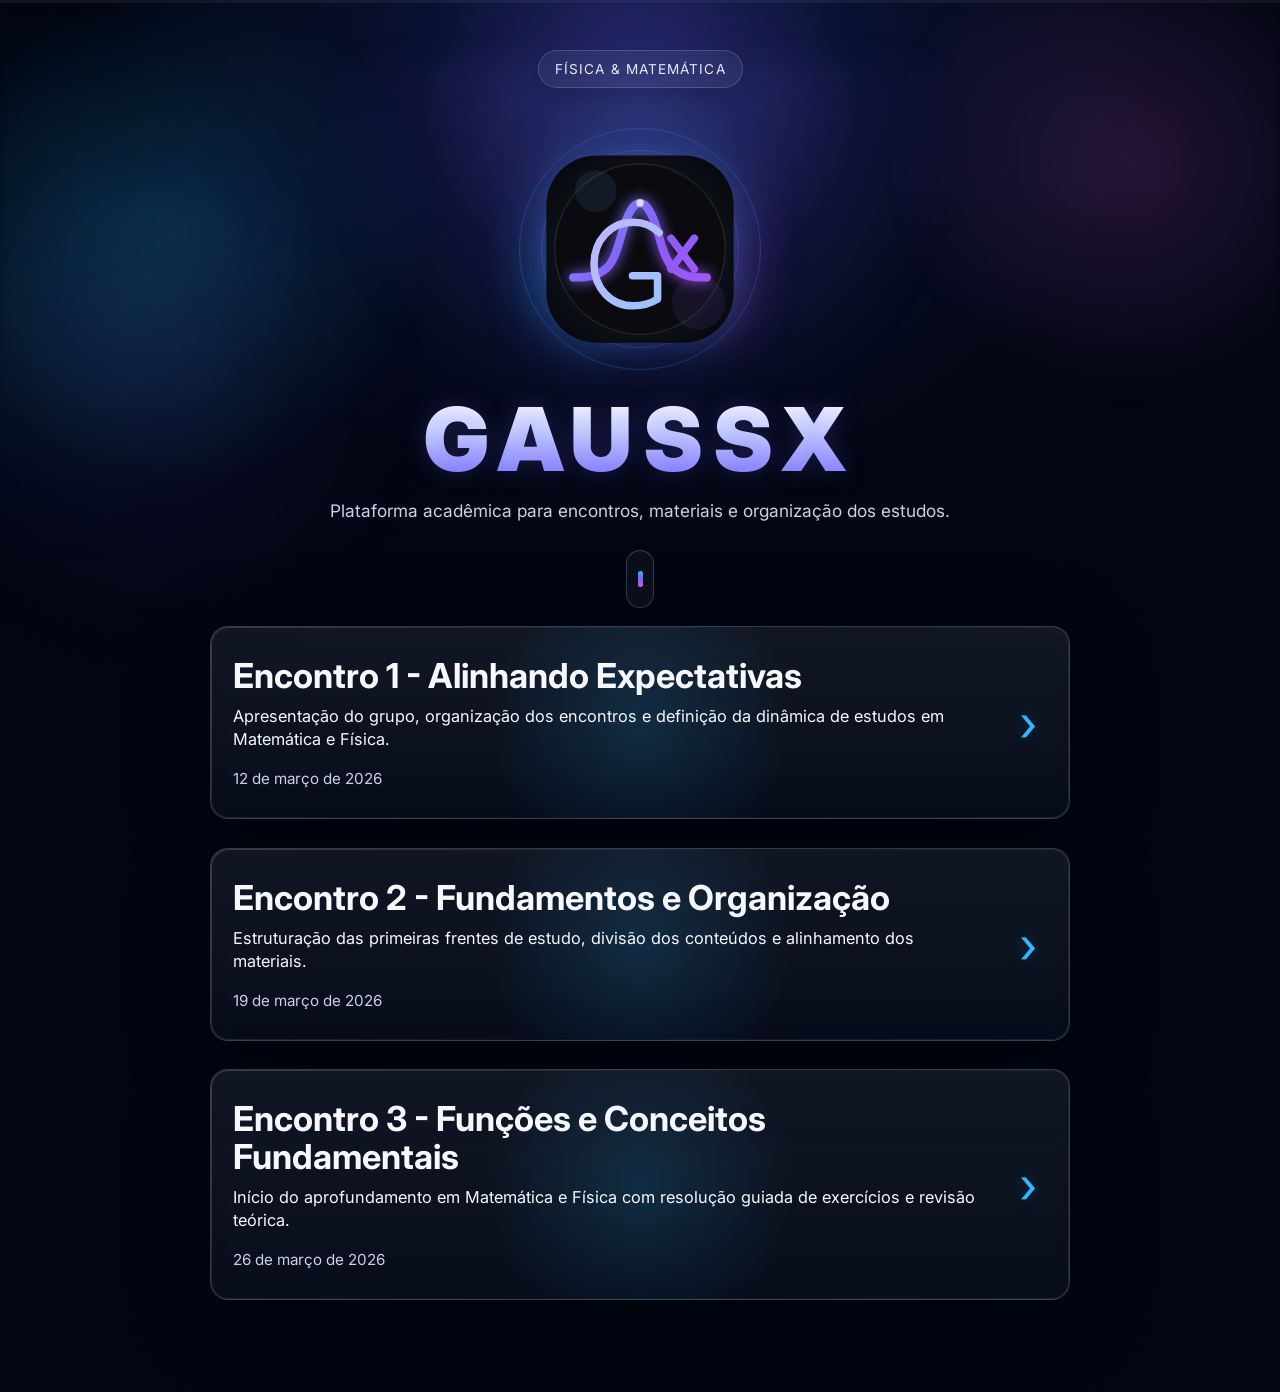
==== commit 531a5c4d: "Site GaussX" ====
--- a/Site_GaussX/index.html
+++ b/Site_GaussX/index.html
@@ -4,36 +4,55 @@
   <meta charset="UTF-8" />
   <meta name="viewport" content="width=device-width, initial-scale=1.0" />
   <title>GaussX</title>
-  <meta name="description" content="GaussX - Clube de Interesse de Física e Matemática" />
+  <meta name="description" content="Plataforma acadêmica do GaussX para encontros, materiais e organização dos estudos em Física e Matemática." />
   <link rel="icon" type="image/svg+xml" href="assets/logo-gaussx.svg" />
-  <link rel="preconnect" href="https://fonts.googleapis.com">
-  <link rel="preconnect" href="https://fonts.gstatic.com" crossorigin>
-  <link href="https://fonts.googleapis.com/css2?family=Inter:wght@400;500;600;700;800;900&display=swap" rel="stylesheet">
+  <link rel="preconnect" href="https://fonts.googleapis.com" />
+  <link rel="preconnect" href="https://fonts.gstatic.com" crossorigin />
+  <link href="https://fonts.googleapis.com/css2?family=Inter:wght@400;500;600;700;800;900&display=swap" rel="stylesheet" />
   <link rel="stylesheet" href="styles.css" />
   <script>document.documentElement.classList.add('js');</script>
+  <noscript>
+    <style>
+      .hero, .hero * , .meeting-card { opacity: 1 !important; transform: none !important; filter: none !important; }
+    </style>
+  </noscript>
   <script src="script.js" defer></script>
 </head>
 <body>
+  <div class="top-progress" aria-hidden="true"><span></span></div>
+  <div class="bg-gradient"></div>
   <div class="bg-grid"></div>
   <div class="bg-noise"></div>
   <div class="bg-orb orb-1"></div>
   <div class="bg-orb orb-2"></div>
   <div class="bg-orb orb-3"></div>
+  <div class="mouse-light" aria-hidden="true"></div>
 
   <main class="page">
-    <section class="hero" id="top">
-      <div class="hero-kicker reveal reveal-fade">Clube de Interesse</div>
-      <div class="hero-stage">
-        <div class="logo-shell reveal reveal-hero">
-          <span class="logo-ring"></span>
-          <img src="assets/logo-gaussx.svg" alt="Logo GaussX" class="logo" />
-        </div>
+    <header class="hero" id="hero">
+      <div class="hero-badge reveal reveal-fade">Física &amp; Matemática</div>
+
+      <div class="logo-shell reveal reveal-hero" aria-hidden="true">
+        <span class="logo-ring logo-ring-1"></span>
+        <span class="logo-ring logo-ring-2"></span>
+        <span class="logo-flare"></span>
+        <img src="assets/logo-gaussx.svg" alt="Logo GaussX" class="logo" />
       </div>
-      <h1 class="hero-title reveal reveal-title">GAUSSX</h1>
-      <p class="subtitle reveal reveal-subtitle">Física e Matemática em uma plataforma feita para encontros, materiais e aprofundamento acadêmico.</p>
-    </section>
 
-    <section class="meetings" id="meeting-list"></section>
+      <h1 class="hero-title reveal reveal-title" aria-label="GaussX">
+        <span class="hero-word">GAUSSX</span>
+      </h1>
+
+      <p class="subtitle reveal reveal-fade reveal-delay-1">
+        Plataforma acadêmica para encontros, materiais e organização dos estudos.
+      </p>
+
+      <div class="hero-scroll reveal reveal-fade reveal-delay-2" aria-hidden="true">
+        <span></span>
+      </div>
+    </header>
+
+    <section class="meetings" id="meeting-list" aria-label="Encontros do GaussX"></section>
   </main>
 </body>
 </html>
--- a/Site_GaussX/styles.css
+++ b/Site_GaussX/styles.css
@@ -1,14 +1,14 @@
 :root {
-  --bg: #02071a;
-  --bg-2: #071131;
-  --card: rgba(4, 11, 32, 0.9);
-  --line: rgba(255, 255, 255, 0.92);
-  --text: #ffffff;
-  --muted: #cdd6ea;
-  --accent: #7b68ff;
-  --accent-2: #35b4ff;
-  --accent-3: #af5eff;
-  --shadow: 0 24px 80px rgba(0, 0, 0, 0.38);
+  --bg: #020612;
+  --bg-soft: rgba(6, 12, 32, 0.82);
+  --card: rgba(3, 9, 24, 0.8);
+  --text: #f7f8ff;
+  --muted: #c9d2eb;
+  --line: rgba(255, 255, 255, 0.78);
+  --accent: #7c63ff;
+  --accent-2: #2eb6ff;
+  --accent-3: #d95dff;
+  --shadow: 0 18px 80px rgba(0, 0, 0, 0.38);
 }
 
 * {
@@ -24,291 +24,372 @@
   min-height: 100vh;
   font-family: 'Inter', sans-serif;
   color: var(--text);
+  background: radial-gradient(circle at top, rgba(16, 25, 74, 0.9), rgba(2, 6, 18, 1) 34%), var(--bg);
   overflow-x: hidden;
-  background:
-    radial-gradient(circle at 50% 8%, rgba(123, 104, 255, 0.18), transparent 28%),
-    radial-gradient(circle at 18% 16%, rgba(53, 180, 255, 0.14), transparent 24%),
-    radial-gradient(circle at 84% 18%, rgba(175, 94, 255, 0.12), transparent 24%),
-    linear-gradient(180deg, #010513 0%, #02071a 48%, #010513 100%);
-}
-
-body::before {
-  content: "";
+}
+
+body.is-loaded {
+  --hero-ready: 1;
+}
+
+a {
+  color: inherit;
+  text-decoration: none;
+}
+
+.top-progress {
   position: fixed;
-  inset: -20%;
-  background:
-    radial-gradient(circle at 50% 16%, rgba(53, 180, 255, 0.08), transparent 18%),
-    radial-gradient(circle at 60% 16%, rgba(123, 104, 255, 0.10), transparent 18%),
-    radial-gradient(circle at 30% 48%, rgba(53, 180, 255, 0.05), transparent 18%);
-  filter: blur(42px);
-  animation: ambientShift 16s ease-in-out infinite alternate;
-  pointer-events: none;
-  z-index: 0;
-}
-
+  inset: 0 0 auto 0;
+  height: 3px;
+  z-index: 60;
+  background: rgba(255, 255, 255, 0.06);
+}
+
+.top-progress span {
+  display: block;
+  width: 100%;
+  height: 100%;
+  transform-origin: left center;
+  transform: scaleX(0);
+  background: linear-gradient(90deg, var(--accent-2), var(--accent), var(--accent-3));
+  box-shadow: 0 0 18px rgba(46, 182, 255, 0.5);
+}
+
+.bg-gradient,
 .bg-grid,
 .bg-noise,
+.mouse-light,
 .bg-orb {
-  pointer-events: none;
   position: fixed;
   inset: 0;
+  pointer-events: none;
+}
+
+.bg-gradient {
+  background:
+    radial-gradient(circle at 50% 10%, rgba(132, 104, 255, 0.22), transparent 22%),
+    radial-gradient(circle at 14% 26%, rgba(46, 182, 255, 0.18), transparent 20%),
+    radial-gradient(circle at 88% 18%, rgba(217, 93, 255, 0.16), transparent 18%);
+  filter: blur(4px);
+  z-index: 0;
 }
 
 .bg-grid {
   background-image:
-    linear-gradient(rgba(255,255,255,0.03) 1px, transparent 1px),
-    linear-gradient(90deg, rgba(255,255,255,0.03) 1px, transparent 1px);
-  background-size: 42px 42px;
-  mask-image: radial-gradient(circle at 50% 18%, black 15%, transparent 70%);
-  opacity: 0.18;
+    linear-gradient(rgba(255, 255, 255, 0.05) 1px, transparent 1px),
+    linear-gradient(90deg, rgba(255, 255, 255, 0.05) 1px, transparent 1px);
+  background-size: 52px 52px;
+  mask-image: radial-gradient(circle at 50% 20%, black, transparent 78%);
+  opacity: 0.16;
   z-index: 0;
 }
 
 .bg-noise {
-  background-image: radial-gradient(rgba(255,255,255,0.06) 0.65px, transparent 0.65px);
-  background-size: 10px 10px;
+  background-image: radial-gradient(rgba(255,255,255,0.08) 0.65px, transparent 0.65px);
+  background-size: 6px 6px;
   opacity: 0.05;
   mix-blend-mode: soft-light;
   z-index: 0;
 }
 
+.mouse-light {
+  width: 360px;
+  height: 360px;
+  border-radius: 50%;
+  background: radial-gradient(circle, rgba(46, 182, 255, 0.18), rgba(124, 99, 255, 0.12), transparent 70%);
+  filter: blur(18px);
+  opacity: 0;
+  z-index: 1;
+  transition: opacity 220ms ease;
+}
+
 .bg-orb {
-  border-radius: 999px;
+  border-radius: 50%;
   filter: blur(80px);
+  opacity: 0.3;
+  z-index: 0;
+  transition: transform 0.2s linear;
+}
+
+.orb-1 {
   width: 340px;
   height: 340px;
-  opacity: 0.26;
-  transition: transform 0.18s linear;
-  z-index: 0;
-}
-
-.orb-1 {
-  top: 90px;
-  left: -80px;
-  background: rgba(53, 180, 255, 0.34);
+  left: -120px;
+  top: 110px;
+  background: rgba(46, 182, 255, 0.28);
 }
 
 .orb-2 {
-  top: 260px;
-  right: -80px;
-  background: rgba(123, 104, 255, 0.32);
+  width: 320px;
+  height: 320px;
+  right: -120px;
+  top: 240px;
+  background: rgba(124, 99, 255, 0.26);
 }
 
 .orb-3 {
-  top: 620px;
-  left: 50%;
-  translate: -50% 0;
-  background: rgba(175, 94, 255, 0.24);
-}
-
-a {
-  color: inherit;
-  text-decoration: none;
+  width: 240px;
+  height: 240px;
+  left: 40%;
+  top: 36px;
+  background: rgba(217, 93, 255, 0.14);
 }
 
 .page {
   position: relative;
-  z-index: 1;
+  z-index: 2;
   width: min(860px, calc(100% - 36px));
   margin: 0 auto;
-  padding: 34px 0 88px;
+  padding: 24px 0 92px;
 }
 
 .hero {
+  --mx: 50%;
+  --my: 20%;
+  position: relative;
+  min-height: 52vh;
+  display: grid;
+  place-items: center;
   text-align: center;
-  margin-bottom: 46px;
-  transform-style: preserve-3d;
-  transition: transform 0.18s linear, opacity 0.2s linear;
-}
-
-.hero-kicker {
+  padding: 26px 0 18px;
+  isolation: isolate;
+}
+
+.hero::before {
+  content: "";
+  position: absolute;
+  inset: 6% 0 auto;
+  height: 360px;
+  background: radial-gradient(circle at var(--mx) var(--my), rgba(46, 182, 255, 0.11), rgba(124, 99, 255, 0.08), transparent 62%);
+  filter: blur(16px);
+  z-index: -1;
+}
+
+.hero-badge {
   display: inline-flex;
   align-items: center;
-  gap: 10px;
-  padding: 8px 14px;
-  margin-bottom: 18px;
-  border: 1px solid rgba(255,255,255,0.12);
+  gap: 8px;
+  padding: 10px 16px;
+  border: 1px solid rgba(255,255,255,0.16);
   border-radius: 999px;
-  background: rgba(255,255,255,0.04);
-  color: #dbe6ff;
-  font-size: 0.82rem;
-  letter-spacing: 0.18em;
+  background: rgba(255,255,255,0.05);
+  color: #e6ebff;
+  font-size: 0.85rem;
+  letter-spacing: 0.08em;
   text-transform: uppercase;
-  backdrop-filter: blur(8px);
-}
-
-.hero-kicker::before {
-  content: "";
-  width: 8px;
-  height: 8px;
-  border-radius: 50%;
-  background: linear-gradient(135deg, var(--accent-2), var(--accent));
-  box-shadow: 0 0 14px rgba(53, 180, 255, 0.8);
-}
-
-.hero-stage {
+  backdrop-filter: blur(10px);
+  box-shadow: 0 10px 25px rgba(0,0,0,0.18);
+  margin-bottom: 16px;
+}
+
+.logo-shell {
+  --tilt-x: 0deg;
+  --tilt-y: 0deg;
+  --scroll-drift: 0px;
   position: relative;
-  min-height: 220px;
+  width: 270px;
+  height: 270px;
   display: grid;
   place-items: center;
-}
-
-.logo-shell {
-  position: relative;
-  width: fit-content;
-  margin: 0 auto 10px;
-  will-change: transform;
+  margin: 10px auto 14px;
+  transform-style: preserve-3d;
 }
 
 .logo-shell::before,
 .logo-shell::after {
   content: "";
   position: absolute;
-  inset: 12% 10%;
+  inset: 18%;
   border-radius: 50%;
-  background: radial-gradient(circle, rgba(53, 180, 255, 0.26), rgba(123, 104, 255, 0.18) 48%, transparent 74%);
-  filter: blur(24px);
-  transform: scale(1.1);
+}
+
+.logo-shell::before {
+  background: radial-gradient(circle, rgba(46, 182, 255, 0.28), rgba(124, 99, 255, 0.2), transparent 72%);
+  filter: blur(18px);
+  transform: scale(1.08);
 }
 
 .logo-shell::after {
-  inset: 2%;
-  border: 1px solid rgba(255,255,255,0.09);
-  background: none;
-  filter: blur(0);
-  animation: ringSpin 14s linear infinite;
-}
-
-.logo-ring {
+  border: 1px solid rgba(255,255,255,0.12);
+  box-shadow: inset 0 0 0 1px rgba(255,255,255,0.04), 0 0 40px rgba(46, 182, 255, 0.08);
+}
+
+.logo-ring,
+.logo-flare {
   position: absolute;
-  inset: -16px;
   border-radius: 50%;
-  border: 1px solid rgba(255,255,255,0.08);
-  box-shadow: 0 0 28px rgba(53, 180, 255, 0.18), inset 0 0 22px rgba(123, 104, 255, 0.1);
-  animation: ringPulse 3.8s ease-in-out infinite;
+}
+
+.logo-ring-1 {
+  inset: 14px;
+  border: 1px solid rgba(46, 182, 255, 0.22);
+  animation: spinRing 12s linear infinite;
+}
+
+.logo-ring-2 {
+  inset: 36px;
+  border: 1px solid rgba(217, 93, 255, 0.18);
+  animation: spinRingReverse 10s linear infinite;
+}
+
+.logo-flare {
+  inset: 0;
+  background: conic-gradient(from 180deg, transparent 0deg, rgba(46, 182, 255, 0.22) 70deg, transparent 130deg, transparent 220deg, rgba(217, 93, 255, 0.18) 300deg, transparent 340deg);
+  filter: blur(18px);
+  opacity: 0.7;
+  animation: flarePulse 5s ease-in-out infinite;
 }
 
 .logo {
   position: relative;
-  display: block;
   width: 214px;
   height: 214px;
-  filter: drop-shadow(0 0 16px rgba(53, 180, 255, 0.2)) drop-shadow(0 0 34px rgba(123, 104, 255, 0.24));
-  animation: logoFloat 5.2s ease-in-out infinite;
+  display: block;
+  filter: drop-shadow(0 0 18px rgba(46, 182, 255, 0.18)) drop-shadow(0 0 32px rgba(124, 99, 255, 0.18));
+  transform:
+    translate3d(0, var(--scroll-drift), 0)
+    perspective(1000px)
+    rotateX(var(--tilt-x))
+    rotateY(var(--tilt-y));
+  transition: transform 180ms ease-out;
+  animation: logoFloat 4.8s ease-in-out infinite;
 }
 
 .hero-title {
   margin: 0;
-  font-size: clamp(3rem, 7vw, 5rem);
+  line-height: 0.95;
+  font-size: clamp(3rem, 8vw, 5.5rem);
+  letter-spacing: 0.12em;
   font-weight: 900;
-  letter-spacing: 0.18em;
   text-transform: uppercase;
-  color: #eef3ff;
-  text-shadow: 0 0 22px rgba(123, 104, 255, 0.22);
+}
+
+.hero-word {
+  display: inline-block;
+  color: #ffffff;
+  background: linear-gradient(180deg, #ffffff 0%, #cdd9ff 38%, #7a71ff 100%);
+  -webkit-background-clip: text;
+  background-clip: text;
+  -webkit-text-fill-color: transparent;
+  text-shadow: 0 0 26px rgba(124, 99, 255, 0.22);
 }
 
 .subtitle {
-  width: min(720px, 100%);
-  margin: 14px auto 0;
+  width: min(620px, 100%);
+  margin: 16px auto 0;
   color: var(--muted);
-  font-size: 1rem;
+  font-size: clamp(1rem, 2vw, 1.08rem);
   line-height: 1.55;
+}
+
+.hero-scroll {
+  width: 28px;
+  height: 58px;
+  margin-top: 26px;
+  border-radius: 999px;
+  border: 1px solid rgba(255,255,255,0.18);
+  display: grid;
+  place-items: center;
+  background: rgba(255,255,255,0.04);
+}
+
+.hero-scroll span {
+  width: 5px;
+  height: 16px;
+  border-radius: 999px;
+  background: linear-gradient(180deg, var(--accent-2), var(--accent), var(--accent-3));
+  animation: scrollDot 1.4s ease-in-out infinite;
 }
 
 .meetings {
   display: grid;
   gap: 28px;
+  perspective: 1200px;
 }
 
 .meeting-card {
+  --rx: 0deg;
+  --ry: 0deg;
+  --gx: 50%;
+  --gy: 50%;
   position: relative;
-  isolation: isolate;
-  overflow: hidden;
   display: grid;
   grid-template-columns: 1fr auto;
-  gap: 22px;
+  gap: 18px;
   align-items: center;
-  padding: 32px 22px;
+  min-height: 164px;
+  padding: 30px 22px;
   border-radius: 18px;
-  border: 1.8px solid rgba(255,255,255,0.88);
-  background: linear-gradient(180deg, rgba(5, 13, 36, 0.94), rgba(3, 9, 26, 0.9));
-  backdrop-filter: blur(8px);
+  border: 1px solid rgba(255, 255, 255, 0.18);
+  background:
+    radial-gradient(circle at var(--gx) var(--gy), rgba(46, 182, 255, 0.16), transparent 35%),
+    linear-gradient(180deg, rgba(255, 255, 255, 0.06), rgba(255, 255, 255, 0.02)),
+    var(--card);
+  backdrop-filter: blur(12px);
   box-shadow: var(--shadow);
-  transform-style: preserve-3d;
-  transition: transform 0.25s ease, border-color 0.25s ease, box-shadow 0.25s ease;
+  overflow: hidden;
+  transform: perspective(1200px) rotateX(var(--rx)) rotateY(var(--ry));
+  transition: transform 180ms ease, border-color 180ms ease, box-shadow 180ms ease, background 180ms ease;
 }
 
 .meeting-card::before {
   content: "";
   position: absolute;
   inset: 0;
-  background: linear-gradient(115deg, transparent 18%, rgba(255,255,255,0.14) 48%, transparent 72%);
-  transform: translateX(-140%);
-  transition: transform 0.9s ease;
-  z-index: 0;
-}
-
-.meeting-card::after {
-  content: "";
+  padding: 1px;
+  border-radius: inherit;
+  background: linear-gradient(135deg, rgba(255,255,255,0.26), rgba(255,255,255,0.02), rgba(46, 182, 255, 0.26));
+  -webkit-mask: linear-gradient(#000 0 0) content-box, linear-gradient(#000 0 0);
+  -webkit-mask-composite: xor;
+  mask-composite: exclude;
+  opacity: 0.7;
+}
+
+.meeting-card__beam {
   position: absolute;
-  inset: auto -25% -45% auto;
-  width: 260px;
-  height: 260px;
-  border-radius: 50%;
-  background: radial-gradient(circle, rgba(53, 180, 255, 0.14), transparent 65%);
-  z-index: 0;
+  inset: -80% auto auto -20%;
+  width: 42%;
+  height: 260%;
+  background: linear-gradient(90deg, transparent, rgba(255,255,255,0.22), transparent);
+  transform: rotate(18deg) translateX(-220%);
+  opacity: 0;
 }
 
 .meeting-card:hover {
-  transform: translateY(-8px) scale(1.012);
-  border-color: var(--accent-2);
-  box-shadow: 0 26px 90px rgba(0, 0, 0, 0.44), 0 0 0 1px rgba(53, 180, 255, 0.08);
-}
-
-.meeting-card:hover::before {
-  transform: translateX(140%);
-}
-
-.meeting-content,
-.arrow {
-  position: relative;
-  z-index: 1;
-}
-
-.meeting-index {
-  display: inline-block;
-  margin-bottom: 12px;
-  font-size: 0.8rem;
-  font-weight: 700;
-  letter-spacing: 0.2em;
-  color: #a7c4ff;
+  border-color: rgba(46, 182, 255, 0.52);
+  box-shadow: 0 26px 80px rgba(0, 0, 0, 0.42), 0 0 0 1px rgba(46, 182, 255, 0.12);
+}
+
+.meeting-card:hover .meeting-card__beam {
+  animation: beamSweep 900ms ease forwards;
 }
 
 .meeting-content h2 {
   margin: 0 0 10px;
-  font-size: clamp(1.65rem, 3vw, 2.25rem);
+  font-size: clamp(1.7rem, 4vw, 2.15rem);
   line-height: 1.1;
 }
 
 .meeting-content p {
   margin: 0 0 16px;
   color: var(--text);
-  font-size: 1rem;
+  font-size: 1.02rem;
   line-height: 1.45;
 }
 
 .meeting-date {
-  font-size: 0.94rem;
+  font-size: 0.95rem;
   color: var(--muted);
 }
 
 .arrow {
-  font-size: 3.6rem;
+  font-size: 3.2rem;
   line-height: 1;
   color: var(--accent-2);
   font-weight: 400;
-  padding-inline: 6px;
-  animation: arrowPulse 1.9s ease-in-out infinite;
+  padding-inline: 10px;
+  text-shadow: 0 0 18px rgba(46, 182, 255, 0.32);
+  animation: arrowPulse 1.7s ease-in-out infinite;
 }
 
 .js .reveal {
@@ -316,64 +397,74 @@
   will-change: transform, opacity, filter;
 }
 
+.js .reveal-hero {
+  transform: translate3d(0, -18px, 0) scale(0.78);
+  filter: blur(18px);
+}
+
+.js .reveal-title {
+  transform: translate3d(0, 26px, 0) scale(0.98);
+  filter: blur(14px);
+}
+
 .js .reveal-fade {
-  transform: translate3d(0, 14px, 0);
-  filter: blur(8px);
-}
-
-.js .reveal-hero {
-  transform: perspective(1000px) translate3d(0, -26px, 0) rotateX(22deg) scale(0.78);
-  filter: blur(14px);
-}
-
-.js .reveal-title {
-  transform: translate3d(0, 34px, 0) scale(0.94);
-  filter: blur(14px);
-}
-
-.js .reveal-subtitle {
-  transform: translate3d(0, 26px, 0);
+  transform: translate3d(0, 16px, 0);
   filter: blur(10px);
 }
 
-.js .reveal-up {
-  transform: perspective(1000px) translate3d(0, 84px, 0) rotateX(16deg) scale(0.92);
-  filter: blur(12px);
-}
-
-.reveal-visible {
+.js .reveal-card {
+  transform: translate3d(0, 90px, 0) rotateX(16deg) scale(0.94);
+  filter: blur(18px);
+}
+
+.reveal-delay-1 { transition-delay: 140ms; }
+.reveal-delay-2 { transition-delay: 260ms; }
+
+.is-visible {
   opacity: 1 !important;
   transform: translate3d(0, 0, 0) rotateX(0deg) scale(1) !important;
   filter: blur(0) !important;
   transition:
-    opacity 1.05s cubic-bezier(.16, .84, .18, 1) var(--delay, 0ms),
-    transform 1.05s cubic-bezier(.16, .84, .18, 1) var(--delay, 0ms),
-    filter 1.05s cubic-bezier(.16, .84, .18, 1) var(--delay, 0ms);
-}
-
-@keyframes ambientShift {
-  from { transform: translate3d(-2%, -1%, 0) scale(1); }
-  to { transform: translate3d(2%, 1%, 0) scale(1.06); }
-}
-
-@keyframes ringSpin {
+    opacity 0.95s cubic-bezier(.18,.82,.22,1) var(--delay, 0ms),
+    transform 0.95s cubic-bezier(.18,.82,.22,1) var(--delay, 0ms),
+    filter 0.95s cubic-bezier(.18,.82,.22,1) var(--delay, 0ms);
+}
+
+@keyframes logoFloat {
+  0%, 100% { transform: translate3d(0, var(--scroll-drift), 0) perspective(1000px) rotateX(var(--tilt-x)) rotateY(var(--tilt-y)); }
+  50% { transform: translate3d(0, calc(var(--scroll-drift) - 8px), 0) perspective(1000px) rotateX(var(--tilt-x)) rotateY(var(--tilt-y)) scale(1.02); }
+}
+
+@keyframes spinRing {
   from { transform: rotate(0deg); }
   to { transform: rotate(360deg); }
 }
 
-@keyframes ringPulse {
-  0%, 100% { opacity: 0.55; transform: scale(1); }
-  50% { opacity: 1; transform: scale(1.06); }
-}
-
-@keyframes logoFloat {
-  0%, 100% { transform: translateY(0) scale(1); }
-  50% { transform: translateY(-8px) scale(1.03); }
+@keyframes spinRingReverse {
+  from { transform: rotate(360deg); }
+  to { transform: rotate(0deg); }
+}
+
+@keyframes flarePulse {
+  0%, 100% { transform: scale(0.94); opacity: 0.42; }
+  50% { transform: scale(1.04); opacity: 0.88; }
+}
+
+@keyframes beamSweep {
+  0% { transform: rotate(18deg) translateX(-220%); opacity: 0; }
+  15% { opacity: 1; }
+  100% { transform: rotate(18deg) translateX(420%); opacity: 0; }
 }
 
 @keyframes arrowPulse {
-  0%, 100% { transform: translateX(0); opacity: 0.74; }
-  50% { transform: translateX(7px); opacity: 1; }
+  0%, 100% { transform: translateX(0); opacity: 0.8; }
+  50% { transform: translateX(6px); opacity: 1; }
+}
+
+@keyframes scrollDot {
+  0% { transform: translateY(-8px); opacity: 0; }
+  35% { opacity: 1; }
+  100% { transform: translateY(10px); opacity: 0; }
 }
 
 @media (prefers-reduced-motion: reduce) {
@@ -383,34 +474,31 @@
   }
 
   .reveal,
-  .reveal-up,
-  .reveal-hero,
-  .reveal-title,
-  .reveal-subtitle,
-  .reveal-fade {
+  .meeting-card,
+  .logo {
     opacity: 1 !important;
     transform: none !important;
     filter: none !important;
   }
 }
 
-@media (max-width: 720px) {
+@media (max-width: 700px) {
   .page {
-    width: min(860px, calc(100% - 24px));
-    padding-top: 26px;
-  }
-
-  .hero-stage {
-    min-height: 190px;
+    width: min(860px, calc(100% - 22px));
+  }
+
+  .hero {
+    min-height: 46vh;
+  }
+
+  .logo-shell {
+    width: 226px;
+    height: 226px;
   }
 
   .logo {
-    width: 180px;
-    height: 180px;
-  }
-
-  .hero-title {
-    letter-spacing: 0.12em;
+    width: 182px;
+    height: 182px;
   }
 
   .meeting-card {
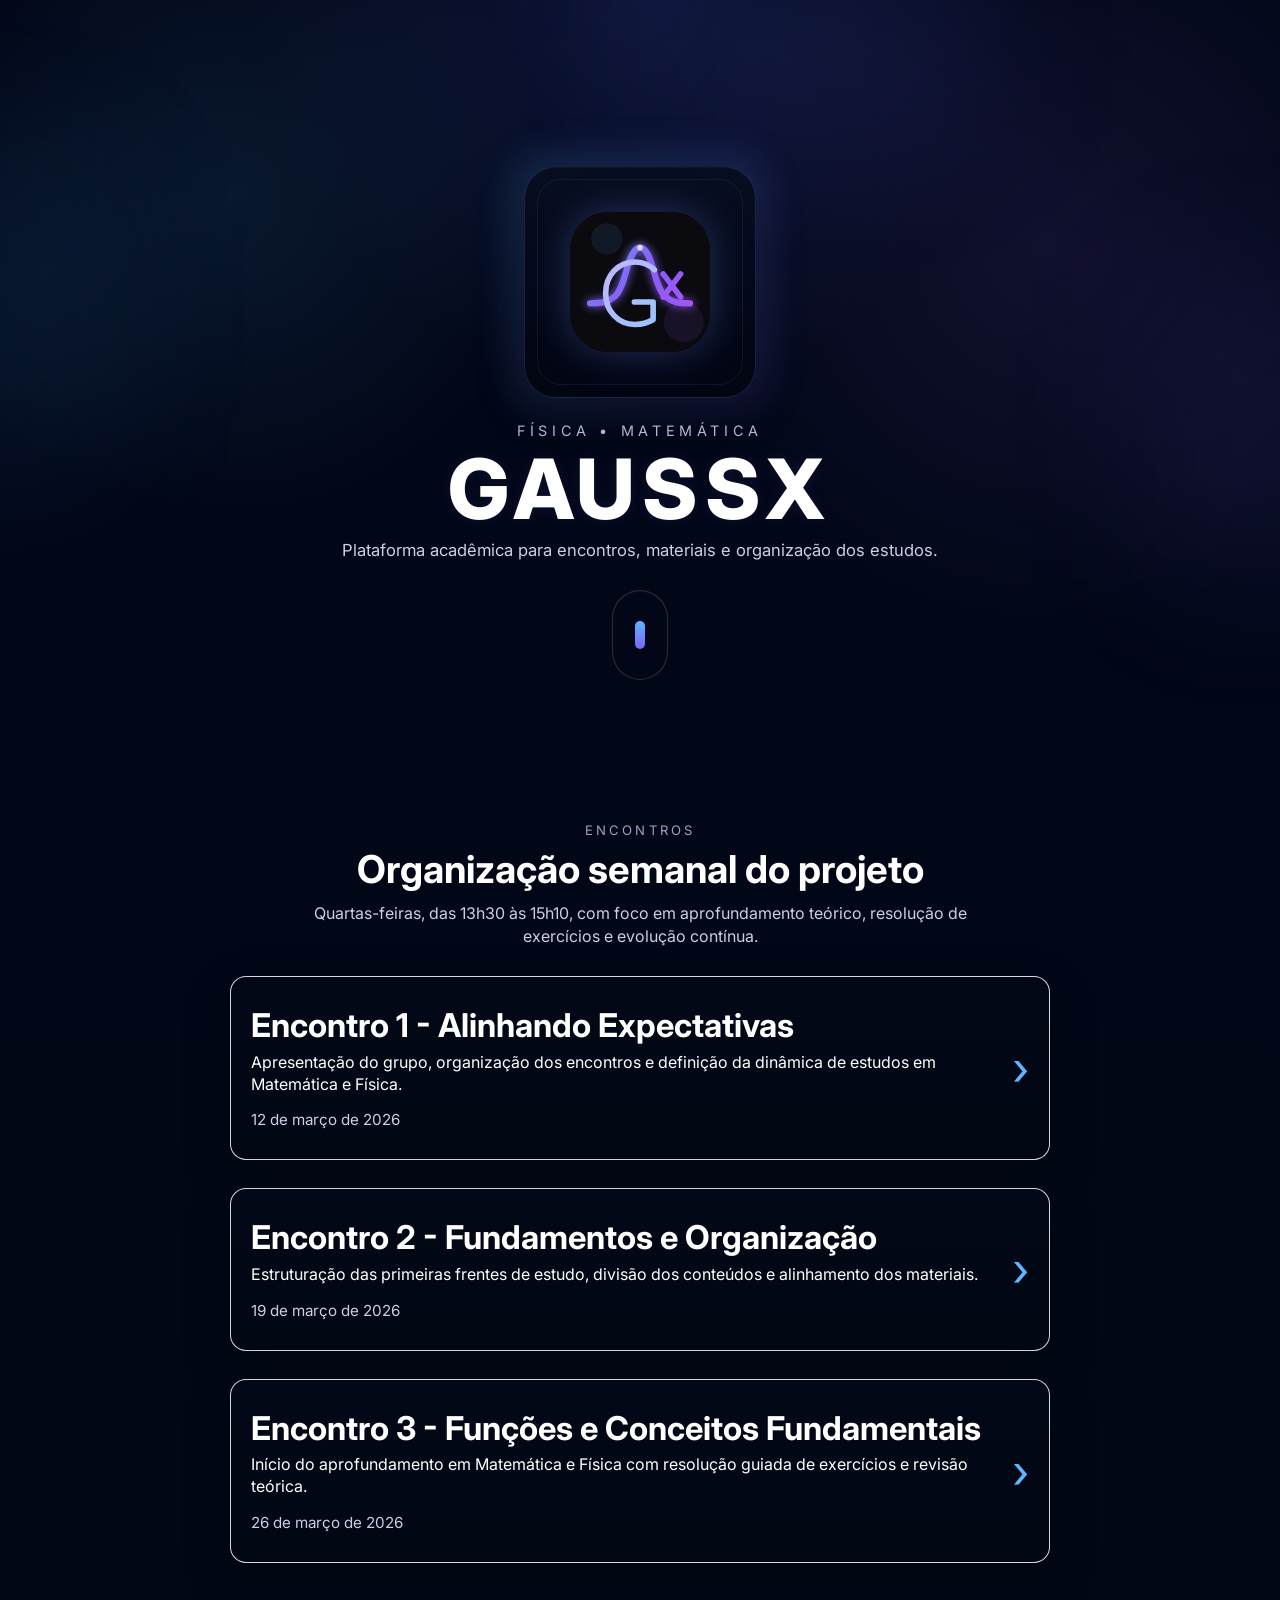
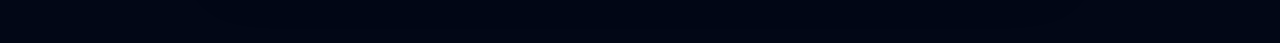
==== commit 480abc80: "Site do GaussX" ====
--- a/Site_GaussX/index.html
+++ b/Site_GaussX/index.html
@@ -5,54 +5,51 @@
   <meta name="viewport" content="width=device-width, initial-scale=1.0" />
   <title>GaussX</title>
   <meta name="description" content="Plataforma acadêmica do GaussX para encontros, materiais e organização dos estudos em Física e Matemática." />
-  <link rel="icon" type="image/svg+xml" href="assets/logo-gaussx.svg" />
-  <link rel="preconnect" href="https://fonts.googleapis.com" />
-  <link rel="preconnect" href="https://fonts.gstatic.com" crossorigin />
-  <link href="https://fonts.googleapis.com/css2?family=Inter:wght@400;500;600;700;800;900&display=swap" rel="stylesheet" />
+  <link rel="preconnect" href="https://fonts.googleapis.com">
+  <link rel="preconnect" href="https://fonts.gstatic.com" crossorigin>
+  <link href="https://fonts.googleapis.com/css2?family=Inter:wght@400;500;600;700;800&display=swap" rel="stylesheet">
   <link rel="stylesheet" href="styles.css" />
-  <script>document.documentElement.classList.add('js');</script>
-  <noscript>
-    <style>
-      .hero, .hero * , .meeting-card { opacity: 1 !important; transform: none !important; filter: none !important; }
-    </style>
-  </noscript>
   <script src="script.js" defer></script>
 </head>
 <body>
-  <div class="top-progress" aria-hidden="true"><span></span></div>
-  <div class="bg-gradient"></div>
-  <div class="bg-grid"></div>
-  <div class="bg-noise"></div>
-  <div class="bg-orb orb-1"></div>
-  <div class="bg-orb orb-2"></div>
-  <div class="bg-orb orb-3"></div>
-  <div class="mouse-light" aria-hidden="true"></div>
+  <div class="ambient ambient-left" aria-hidden="true"></div>
+  <div class="ambient ambient-right" aria-hidden="true"></div>
+  <div class="ambient ambient-top" aria-hidden="true"></div>
 
   <main class="page">
-    <header class="hero" id="hero">
-      <div class="hero-badge reveal reveal-fade">Física &amp; Matemática</div>
+    <section class="hero">
+      <div class="hero-intro">
+        <div class="logo-shell intro-step">
+          <div class="logo-frame">
+            <img src="assets/logo-gaussx.svg" alt="Logo do GaussX" class="logo" />
+          </div>
+        </div>
 
-      <div class="logo-shell reveal reveal-hero" aria-hidden="true">
-        <span class="logo-ring logo-ring-1"></span>
-        <span class="logo-ring logo-ring-2"></span>
-        <span class="logo-flare"></span>
-        <img src="assets/logo-gaussx.svg" alt="Logo GaussX" class="logo" />
+        <div class="hero-copy">
+          <p class="eyebrow intro-step">Física • Matemática</p>
+          <h1 class="intro-step">GAUSSX</h1>
+          <p class="subtitle intro-step">
+            Plataforma acadêmica para encontros, materiais e organização dos estudos.
+          </p>
+        </div>
       </div>
 
-      <h1 class="hero-title reveal reveal-title" aria-label="GaussX">
-        <span class="hero-word">GAUSSX</span>
-      </h1>
+      <button class="scroll-indicator intro-step" type="button" aria-label="Ir para os encontros">
+        <span></span>
+      </button>
+    </section>
 
-      <p class="subtitle reveal reveal-fade reveal-delay-1">
-        Plataforma acadêmica para encontros, materiais e organização dos estudos.
-      </p>
+    <section class="meetings-wrap">
+      <div class="section-head reveal reveal-soft">
+        <p class="section-label">Encontros</p>
+        <h2>Organização semanal do projeto</h2>
+        <p class="section-text">
+          Quartas-feiras, das 13h30 às 15h10, com foco em aprofundamento teórico, resolução de exercícios e evolução contínua.
+        </p>
+      </div>
 
-      <div class="hero-scroll reveal reveal-fade reveal-delay-2" aria-hidden="true">
-        <span></span>
-      </div>
-    </header>
-
-    <section class="meetings" id="meeting-list" aria-label="Encontros do GaussX"></section>
+      <section id="meeting-list" class="meetings"></section>
+    </section>
   </main>
 </body>
 </html>
--- a/Site_GaussX/styles.css
+++ b/Site_GaussX/styles.css
@@ -1,512 +1,358 @@
 :root {
-  --bg: #020612;
-  --bg-soft: rgba(6, 12, 32, 0.82);
-  --card: rgba(3, 9, 24, 0.8);
-  --text: #f7f8ff;
-  --muted: #c9d2eb;
-  --line: rgba(255, 255, 255, 0.78);
-  --accent: #7c63ff;
-  --accent-2: #2eb6ff;
-  --accent-3: #d95dff;
-  --shadow: 0 18px 80px rgba(0, 0, 0, 0.38);
-}
-
-* {
-  box-sizing: border-box;
-}
-
-html {
-  scroll-behavior: smooth;
-}
+  --bg: #020716;
+  --card: rgba(4, 10, 25, 0.88);
+  --text: #ffffff;
+  --muted: #c7d0e7;
+  --line: rgba(255, 255, 255, 0.84);
+  --blue: #5db6ff;
+  --violet: #7d63ff;
+  --shadow: 0 16px 48px rgba(0, 0, 0, 0.26);
+}
+
+* { box-sizing: border-box; }
+html { scroll-behavior: smooth; }
 
 body {
   margin: 0;
   min-height: 100vh;
   font-family: 'Inter', sans-serif;
   color: var(--text);
-  background: radial-gradient(circle at top, rgba(16, 25, 74, 0.9), rgba(2, 6, 18, 1) 34%), var(--bg);
+  background:
+    radial-gradient(circle at 50% 0%, rgba(90, 110, 255, 0.14), transparent 22%),
+    radial-gradient(circle at 18% 12%, rgba(72, 176, 255, 0.10), transparent 18%),
+    radial-gradient(circle at 82% 15%, rgba(152, 109, 255, 0.10), transparent 22%),
+    linear-gradient(180deg, #020718 0%, #020716 100%);
   overflow-x: hidden;
 }
-
-body.is-loaded {
-  --hero-ready: 1;
-}
-
-a {
-  color: inherit;
-  text-decoration: none;
-}
-
-.top-progress {
+a { color: inherit; text-decoration: none; }
+button { font: inherit; }
+
+.ambient {
   position: fixed;
-  inset: 0 0 auto 0;
-  height: 3px;
-  z-index: 60;
-  background: rgba(255, 255, 255, 0.06);
-}
-
-.top-progress span {
-  display: block;
+  pointer-events: none;
+  z-index: 0;
+  filter: blur(80px);
+  opacity: 0.55;
+}
+.ambient-left {
+  width: 220px;
+  height: 320px;
+  left: -110px;
+  top: 150px;
+  background: rgba(75, 168, 255, 0.16);
+  animation: driftA 9s ease-in-out infinite alternate;
+}
+.ambient-right {
+  width: 240px;
+  height: 300px;
+  right: -110px;
+  top: 280px;
+  background: rgba(139, 98, 255, 0.16);
+  animation: driftB 10s ease-in-out infinite alternate;
+}
+.ambient-top {
+  width: 360px;
+  height: 180px;
+  left: 50%;
+  transform: translateX(-50%);
+  top: -40px;
+  background: rgba(91, 109, 255, 0.14);
+  animation: pulseTop 8s ease-in-out infinite alternate;
+}
+
+.page {
+  position: relative;
+  z-index: 1;
+  width: min(820px, calc(100% - 32px));
+  margin: 0 auto;
+  padding: 36px 0 80px;
+}
+
+.hero {
+  min-height: 86vh;
+  display: flex;
+  flex-direction: column;
+  justify-content: center;
+  align-items: center;
+  gap: 28px;
+  text-align: center;
+}
+
+.hero-intro {
+  display: flex;
+  flex-direction: column;
+  align-items: center;
+  gap: 24px;
+}
+
+.logo-shell {
+  position: relative;
+  width: 232px;
+  height: 232px;
+}
+.logo-shell::before {
+  content: "";
+  position: absolute;
+  inset: -10px;
+  border-radius: 34px;
+  background: linear-gradient(135deg, rgba(86, 182, 255, 0.24), rgba(123, 97, 255, 0.22));
+  opacity: 0.9;
+  filter: blur(22px);
+  animation: haloBreath 4.2s ease-in-out infinite;
+}
+.logo-frame {
+  position: relative;
   width: 100%;
   height: 100%;
-  transform-origin: left center;
-  transform: scaleX(0);
-  background: linear-gradient(90deg, var(--accent-2), var(--accent), var(--accent-3));
-  box-shadow: 0 0 18px rgba(46, 182, 255, 0.5);
-}
-
-.bg-gradient,
-.bg-grid,
-.bg-noise,
-.mouse-light,
-.bg-orb {
-  position: fixed;
-  inset: 0;
-  pointer-events: none;
-}
-
-.bg-gradient {
-  background:
-    radial-gradient(circle at 50% 10%, rgba(132, 104, 255, 0.22), transparent 22%),
-    radial-gradient(circle at 14% 26%, rgba(46, 182, 255, 0.18), transparent 20%),
-    radial-gradient(circle at 88% 18%, rgba(217, 93, 255, 0.16), transparent 18%);
-  filter: blur(4px);
-  z-index: 0;
-}
-
-.bg-grid {
-  background-image:
-    linear-gradient(rgba(255, 255, 255, 0.05) 1px, transparent 1px),
-    linear-gradient(90deg, rgba(255, 255, 255, 0.05) 1px, transparent 1px);
-  background-size: 52px 52px;
-  mask-image: radial-gradient(circle at 50% 20%, black, transparent 78%);
-  opacity: 0.16;
-  z-index: 0;
-}
-
-.bg-noise {
-  background-image: radial-gradient(rgba(255,255,255,0.08) 0.65px, transparent 0.65px);
-  background-size: 6px 6px;
-  opacity: 0.05;
-  mix-blend-mode: soft-light;
-  z-index: 0;
-}
-
-.mouse-light {
-  width: 360px;
-  height: 360px;
-  border-radius: 50%;
-  background: radial-gradient(circle, rgba(46, 182, 255, 0.18), rgba(124, 99, 255, 0.12), transparent 70%);
-  filter: blur(18px);
-  opacity: 0;
-  z-index: 1;
-  transition: opacity 220ms ease;
-}
-
-.bg-orb {
-  border-radius: 50%;
-  filter: blur(80px);
-  opacity: 0.3;
-  z-index: 0;
-  transition: transform 0.2s linear;
-}
-
-.orb-1 {
-  width: 340px;
-  height: 340px;
-  left: -120px;
-  top: 110px;
-  background: rgba(46, 182, 255, 0.28);
-}
-
-.orb-2 {
-  width: 320px;
-  height: 320px;
-  right: -120px;
-  top: 240px;
-  background: rgba(124, 99, 255, 0.26);
-}
-
-.orb-3 {
-  width: 240px;
-  height: 240px;
-  left: 40%;
-  top: 36px;
-  background: rgba(217, 93, 255, 0.14);
-}
-
-.page {
-  position: relative;
-  z-index: 2;
-  width: min(860px, calc(100% - 36px));
-  margin: 0 auto;
-  padding: 24px 0 92px;
-}
-
-.hero {
-  --mx: 50%;
-  --my: 20%;
-  position: relative;
-  min-height: 52vh;
+  border-radius: 32px;
+  background: linear-gradient(180deg, rgba(7, 14, 32, 0.98), rgba(2, 5, 18, 0.98));
+  border: 1px solid rgba(125, 160, 255, 0.16);
+  box-shadow: inset 0 1px 0 rgba(255,255,255,0.04), var(--shadow);
   display: grid;
   place-items: center;
-  text-align: center;
-  padding: 26px 0 18px;
-  isolation: isolate;
-}
-
-.hero::before {
+  overflow: hidden;
+}
+.logo-frame::before {
   content: "";
   position: absolute;
-  inset: 6% 0 auto;
-  height: 360px;
-  background: radial-gradient(circle at var(--mx) var(--my), rgba(46, 182, 255, 0.11), rgba(124, 99, 255, 0.08), transparent 62%);
-  filter: blur(16px);
-  z-index: -1;
-}
-
-.hero-badge {
-  display: inline-flex;
+  inset: 0;
+  background: linear-gradient(135deg, transparent 20%, rgba(103, 148, 255, 0.12) 50%, transparent 78%);
+  transform: translateX(-140%) skewX(-18deg);
+  animation: sweep 4.8s ease-in-out infinite;
+}
+.logo-frame::after {
+  content: "";
+  position: absolute;
+  inset: 12px;
+  border-radius: 24px;
+  border: 1px solid rgba(255,255,255,0.06);
+}
+.logo {
+  position: relative;
+  z-index: 2;
+  width: 160px;
+  height: 160px;
+  display: block;
+  filter: drop-shadow(0 0 18px rgba(90, 182, 255, 0.14)) drop-shadow(0 0 22px rgba(139, 98, 255, 0.14));
+  animation: logoFloat 4.6s ease-in-out infinite;
+}
+
+.hero-copy {
+  display: flex;
+  flex-direction: column;
+  gap: 10px;
   align-items: center;
-  gap: 8px;
-  padding: 10px 16px;
-  border: 1px solid rgba(255,255,255,0.16);
+}
+.eyebrow {
+  margin: 0;
+  font-size: 0.9rem;
+  letter-spacing: 0.32em;
+  text-transform: uppercase;
+  color: rgba(201, 214, 246, 0.86);
+}
+h1 {
+  margin: 0;
+  font-size: clamp(3.2rem, 8vw, 5.2rem);
+  line-height: 0.95;
+  font-weight: 800;
+  letter-spacing: 0.08em;
+  color: #ffffff;
+  text-shadow: 0 0 14px rgba(125, 99, 255, 0.10);
+}
+.subtitle {
+  margin: 0;
+  max-width: 720px;
+  color: var(--muted);
+  font-size: 1.04rem;
+  line-height: 1.45;
+}
+
+.intro-step {
+  opacity: 0;
+  transform: translateY(24px) scale(0.98);
+  filter: blur(10px);
+}
+body.ready .logo-shell { animation: introLogo 1.05s cubic-bezier(.18,.88,.22,1) 0.06s forwards; }
+body.ready .eyebrow { animation: introText 0.85s cubic-bezier(.18,.88,.22,1) 0.22s forwards; }
+body.ready h1 { animation: introTitle 0.98s cubic-bezier(.18,.88,.22,1) 0.32s forwards; }
+body.ready .subtitle { animation: introText 0.88s cubic-bezier(.18,.88,.22,1) 0.48s forwards; }
+body.ready .scroll-indicator { animation: introText 0.86s cubic-bezier(.18,.88,.22,1) 0.64s forwards; }
+
+.scroll-indicator {
+  width: 56px;
+  height: 90px;
+  border: 1px solid rgba(255, 255, 255, 0.16);
   border-radius: 999px;
-  background: rgba(255,255,255,0.05);
-  color: #e6ebff;
-  font-size: 0.85rem;
-  letter-spacing: 0.08em;
-  text-transform: uppercase;
-  backdrop-filter: blur(10px);
-  box-shadow: 0 10px 25px rgba(0,0,0,0.18);
-  margin-bottom: 16px;
-}
-
-.logo-shell {
-  --tilt-x: 0deg;
-  --tilt-y: 0deg;
-  --scroll-drift: 0px;
-  position: relative;
-  width: 270px;
-  height: 270px;
+  background: rgba(3, 9, 24, 0.72);
   display: grid;
   place-items: center;
-  margin: 10px auto 14px;
-  transform-style: preserve-3d;
-}
-
-.logo-shell::before,
-.logo-shell::after {
-  content: "";
-  position: absolute;
-  inset: 18%;
-  border-radius: 50%;
-}
-
-.logo-shell::before {
-  background: radial-gradient(circle, rgba(46, 182, 255, 0.28), rgba(124, 99, 255, 0.2), transparent 72%);
-  filter: blur(18px);
-  transform: scale(1.08);
-}
-
-.logo-shell::after {
-  border: 1px solid rgba(255,255,255,0.12);
-  box-shadow: inset 0 0 0 1px rgba(255,255,255,0.04), 0 0 40px rgba(46, 182, 255, 0.08);
-}
-
-.logo-ring,
-.logo-flare {
-  position: absolute;
-  border-radius: 50%;
-}
-
-.logo-ring-1 {
-  inset: 14px;
-  border: 1px solid rgba(46, 182, 255, 0.22);
-  animation: spinRing 12s linear infinite;
-}
-
-.logo-ring-2 {
-  inset: 36px;
-  border: 1px solid rgba(217, 93, 255, 0.18);
-  animation: spinRingReverse 10s linear infinite;
-}
-
-.logo-flare {
-  inset: 0;
-  background: conic-gradient(from 180deg, transparent 0deg, rgba(46, 182, 255, 0.22) 70deg, transparent 130deg, transparent 220deg, rgba(217, 93, 255, 0.18) 300deg, transparent 340deg);
-  filter: blur(18px);
-  opacity: 0.7;
-  animation: flarePulse 5s ease-in-out infinite;
-}
-
-.logo {
-  position: relative;
-  width: 214px;
-  height: 214px;
-  display: block;
-  filter: drop-shadow(0 0 18px rgba(46, 182, 255, 0.18)) drop-shadow(0 0 32px rgba(124, 99, 255, 0.18));
-  transform:
-    translate3d(0, var(--scroll-drift), 0)
-    perspective(1000px)
-    rotateX(var(--tilt-x))
-    rotateY(var(--tilt-y));
-  transition: transform 180ms ease-out;
-  animation: logoFloat 4.8s ease-in-out infinite;
-}
-
-.hero-title {
-  margin: 0;
-  line-height: 0.95;
-  font-size: clamp(3rem, 8vw, 5.5rem);
-  letter-spacing: 0.12em;
-  font-weight: 900;
+  box-shadow: inset 0 1px 0 rgba(255,255,255,0.03);
+  cursor: pointer;
+}
+.scroll-indicator span {
+  width: 10px;
+  height: 28px;
+  border-radius: 999px;
+  background: linear-gradient(180deg, var(--blue), var(--violet));
+  animation: scrollPill 1.6s ease-in-out infinite;
+}
+
+.meetings-wrap { padding-top: 12px; }
+.section-head {
+  text-align: center;
+  margin-bottom: 28px;
+}
+.section-label {
+  margin: 0 0 8px;
+  letter-spacing: 0.24em;
   text-transform: uppercase;
-}
-
-.hero-word {
-  display: inline-block;
-  color: #ffffff;
-  background: linear-gradient(180deg, #ffffff 0%, #cdd9ff 38%, #7a71ff 100%);
-  -webkit-background-clip: text;
-  background-clip: text;
-  -webkit-text-fill-color: transparent;
-  text-shadow: 0 0 26px rgba(124, 99, 255, 0.22);
-}
-
-.subtitle {
-  width: min(620px, 100%);
-  margin: 16px auto 0;
+  color: rgba(193, 207, 239, 0.78);
+  font-size: 0.82rem;
+}
+.section-head h2 {
+  margin: 0 0 10px;
+  font-size: clamp(1.7rem, 4vw, 2.4rem);
+}
+.section-text {
+  margin: 0 auto;
+  max-width: 720px;
   color: var(--muted);
-  font-size: clamp(1rem, 2vw, 1.08rem);
-  line-height: 1.55;
-}
-
-.hero-scroll {
-  width: 28px;
-  height: 58px;
-  margin-top: 26px;
-  border-radius: 999px;
-  border: 1px solid rgba(255,255,255,0.18);
-  display: grid;
-  place-items: center;
-  background: rgba(255,255,255,0.04);
-}
-
-.hero-scroll span {
-  width: 5px;
-  height: 16px;
-  border-radius: 999px;
-  background: linear-gradient(180deg, var(--accent-2), var(--accent), var(--accent-3));
-  animation: scrollDot 1.4s ease-in-out infinite;
+  line-height: 1.45;
 }
 
 .meetings {
   display: grid;
   gap: 28px;
-  perspective: 1200px;
-}
-
+}
 .meeting-card {
-  --rx: 0deg;
-  --ry: 0deg;
-  --gx: 50%;
-  --gy: 50%;
   position: relative;
   display: grid;
   grid-template-columns: 1fr auto;
   gap: 18px;
   align-items: center;
-  min-height: 164px;
-  padding: 30px 22px;
-  border-radius: 18px;
-  border: 1px solid rgba(255, 255, 255, 0.18);
-  background:
-    radial-gradient(circle at var(--gx) var(--gy), rgba(46, 182, 255, 0.16), transparent 35%),
-    linear-gradient(180deg, rgba(255, 255, 255, 0.06), rgba(255, 255, 255, 0.02)),
-    var(--card);
-  backdrop-filter: blur(12px);
+  padding: 30px 20px;
+  border-radius: 16px;
+  border: 1.6px solid var(--line);
+  background: linear-gradient(180deg, rgba(3, 9, 24, 0.9), rgba(2, 7, 20, 0.94));
   box-shadow: var(--shadow);
   overflow: hidden;
-  transform: perspective(1200px) rotateX(var(--rx)) rotateY(var(--ry));
-  transition: transform 180ms ease, border-color 180ms ease, box-shadow 180ms ease, background 180ms ease;
-}
-
+  transition: transform 0.28s ease, border-color 0.28s ease, box-shadow 0.28s ease, background 0.28s ease;
+}
 .meeting-card::before {
   content: "";
   position: absolute;
   inset: 0;
-  padding: 1px;
-  border-radius: inherit;
-  background: linear-gradient(135deg, rgba(255,255,255,0.26), rgba(255,255,255,0.02), rgba(46, 182, 255, 0.26));
-  -webkit-mask: linear-gradient(#000 0 0) content-box, linear-gradient(#000 0 0);
-  -webkit-mask-composite: xor;
-  mask-composite: exclude;
-  opacity: 0.7;
-}
-
-.meeting-card__beam {
-  position: absolute;
-  inset: -80% auto auto -20%;
-  width: 42%;
-  height: 260%;
-  background: linear-gradient(90deg, transparent, rgba(255,255,255,0.22), transparent);
-  transform: rotate(18deg) translateX(-220%);
+  background: linear-gradient(120deg, transparent 20%, rgba(89, 182, 255, 0.10) 48%, transparent 76%);
+  transform: translateX(-135%);
+  transition: transform 0.75s ease;
+}
+.meeting-card:hover {
+  transform: translateY(-6px);
+  border-color: rgba(93, 182, 255, 0.92);
+  background: linear-gradient(180deg, rgba(5, 12, 30, 0.95), rgba(3, 8, 22, 0.98));
+  box-shadow: 0 24px 52px rgba(0, 0, 0, 0.34), 0 0 0 1px rgba(93, 182, 255, 0.07);
+}
+.meeting-card:hover::before { transform: translateX(135%); }
+
+.meeting-content h3 {
+  margin: 0 0 8px;
+  font-size: clamp(1.55rem, 3.2vw, 2.05rem);
+  line-height: 1.12;
+}
+.meeting-content p {
+  margin: 0 0 14px;
+  color: var(--text);
+  line-height: 1.35;
+  font-size: 1rem;
+}
+.meeting-date {
+  color: var(--muted);
+  font-size: 0.95rem;
+}
+.arrow {
+  font-size: 3rem;
+  color: var(--blue);
+  line-height: 1;
+  transform: translateX(0);
+  transition: transform 0.25s ease, color 0.25s ease;
+}
+.meeting-card:hover .arrow {
+  transform: translateX(5px);
+  color: #8bd2ff;
+}
+
+.reveal {
   opacity: 0;
-}
-
-.meeting-card:hover {
-  border-color: rgba(46, 182, 255, 0.52);
-  box-shadow: 0 26px 80px rgba(0, 0, 0, 0.42), 0 0 0 1px rgba(46, 182, 255, 0.12);
-}
-
-.meeting-card:hover .meeting-card__beam {
-  animation: beamSweep 900ms ease forwards;
-}
-
-.meeting-content h2 {
-  margin: 0 0 10px;
-  font-size: clamp(1.7rem, 4vw, 2.15rem);
-  line-height: 1.1;
-}
-
-.meeting-content p {
-  margin: 0 0 16px;
-  color: var(--text);
-  font-size: 1.02rem;
-  line-height: 1.45;
-}
-
-.meeting-date {
-  font-size: 0.95rem;
-  color: var(--muted);
-}
-
-.arrow {
-  font-size: 3.2rem;
-  line-height: 1;
-  color: var(--accent-2);
-  font-weight: 400;
-  padding-inline: 10px;
-  text-shadow: 0 0 18px rgba(46, 182, 255, 0.32);
-  animation: arrowPulse 1.7s ease-in-out infinite;
-}
-
-.js .reveal {
-  opacity: 0;
-  will-change: transform, opacity, filter;
-}
-
-.js .reveal-hero {
-  transform: translate3d(0, -18px, 0) scale(0.78);
-  filter: blur(18px);
-}
-
-.js .reveal-title {
-  transform: translate3d(0, 26px, 0) scale(0.98);
-  filter: blur(14px);
-}
-
-.js .reveal-fade {
-  transform: translate3d(0, 16px, 0);
-  filter: blur(10px);
-}
-
-.js .reveal-card {
-  transform: translate3d(0, 90px, 0) rotateX(16deg) scale(0.94);
-  filter: blur(18px);
-}
-
-.reveal-delay-1 { transition-delay: 140ms; }
-.reveal-delay-2 { transition-delay: 260ms; }
-
-.is-visible {
-  opacity: 1 !important;
-  transform: translate3d(0, 0, 0) rotateX(0deg) scale(1) !important;
-  filter: blur(0) !important;
+  transform: translateY(34px) scale(0.985);
+  filter: blur(12px);
   transition:
-    opacity 0.95s cubic-bezier(.18,.82,.22,1) var(--delay, 0ms),
-    transform 0.95s cubic-bezier(.18,.82,.22,1) var(--delay, 0ms),
-    filter 0.95s cubic-bezier(.18,.82,.22,1) var(--delay, 0ms);
-}
-
+    opacity 0.85s cubic-bezier(.19,.84,.24,1),
+    transform 0.95s cubic-bezier(.19,.84,.24,1),
+    filter 0.95s cubic-bezier(.19,.84,.24,1);
+}
+.reveal-soft {
+  transform: translateY(22px);
+  filter: blur(8px);
+}
+.reveal.in-view {
+  opacity: 1;
+  transform: translateY(0) scale(1);
+  filter: blur(0);
+}
+
+@keyframes introLogo {
+  0% { opacity: 0; transform: translateY(20px) scale(0.8); filter: blur(10px); }
+  65% { opacity: 1; transform: translateY(-4px) scale(1.03); filter: blur(0); }
+  100% { opacity: 1; transform: translateY(0) scale(1); filter: blur(0); }
+}
+@keyframes introTitle {
+  0% { opacity: 0; transform: translateY(30px) scale(0.97); letter-spacing: 0.18em; filter: blur(12px); }
+  100% { opacity: 1; transform: translateY(0) scale(1); letter-spacing: 0.08em; filter: blur(0); }
+}
+@keyframes introText {
+  from { opacity: 0; transform: translateY(24px); filter: blur(8px); }
+  to { opacity: 1; transform: translateY(0); filter: blur(0); }
+}
 @keyframes logoFloat {
-  0%, 100% { transform: translate3d(0, var(--scroll-drift), 0) perspective(1000px) rotateX(var(--tilt-x)) rotateY(var(--tilt-y)); }
-  50% { transform: translate3d(0, calc(var(--scroll-drift) - 8px), 0) perspective(1000px) rotateX(var(--tilt-x)) rotateY(var(--tilt-y)) scale(1.02); }
-}
-
-@keyframes spinRing {
-  from { transform: rotate(0deg); }
-  to { transform: rotate(360deg); }
-}
-
-@keyframes spinRingReverse {
-  from { transform: rotate(360deg); }
-  to { transform: rotate(0deg); }
-}
-
-@keyframes flarePulse {
-  0%, 100% { transform: scale(0.94); opacity: 0.42; }
-  50% { transform: scale(1.04); opacity: 0.88; }
-}
-
-@keyframes beamSweep {
-  0% { transform: rotate(18deg) translateX(-220%); opacity: 0; }
-  15% { opacity: 1; }
-  100% { transform: rotate(18deg) translateX(420%); opacity: 0; }
-}
-
-@keyframes arrowPulse {
-  0%, 100% { transform: translateX(0); opacity: 0.8; }
-  50% { transform: translateX(6px); opacity: 1; }
-}
-
-@keyframes scrollDot {
-  0% { transform: translateY(-8px); opacity: 0; }
-  35% { opacity: 1; }
-  100% { transform: translateY(10px); opacity: 0; }
+  0%, 100% { transform: translateY(0); }
+  50% { transform: translateY(-7px); }
+}
+@keyframes haloBreath {
+  0%, 100% { opacity: 0.72; transform: scale(1); }
+  50% { opacity: 0.92; transform: scale(1.04); }
+}
+@keyframes sweep {
+  0%, 20% { transform: translateX(-140%) skewX(-18deg); }
+  55%, 100% { transform: translateX(150%) skewX(-18deg); }
+}
+@keyframes scrollPill {
+  0% { transform: translateY(-10px); opacity: 0.8; }
+  50% { transform: translateY(10px); opacity: 1; }
+  100% { transform: translateY(-10px); opacity: 0.8; }
+}
+@keyframes driftA {
+  from { transform: translate3d(0, 0, 0); }
+  to { transform: translate3d(24px, 18px, 0); }
+}
+@keyframes driftB {
+  from { transform: translate3d(0, 0, 0); }
+  to { transform: translate3d(-26px, -14px, 0); }
+}
+@keyframes pulseTop {
+  from { transform: translateX(-50%) scale(1); opacity: 0.48; }
+  to { transform: translateX(-50%) scale(1.08); opacity: 0.7; }
 }
 
 @media (prefers-reduced-motion: reduce) {
-  *, *::before, *::after {
-    animation: none !important;
-    transition: none !important;
-  }
-
-  .reveal,
-  .meeting-card,
-  .logo {
-    opacity: 1 !important;
-    transform: none !important;
-    filter: none !important;
-  }
-}
-
-@media (max-width: 700px) {
-  .page {
-    width: min(860px, calc(100% - 22px));
-  }
-
-  .hero {
-    min-height: 46vh;
-  }
-
-  .logo-shell {
-    width: 226px;
-    height: 226px;
-  }
-
-  .logo {
-    width: 182px;
-    height: 182px;
-  }
-
-  .meeting-card {
-    grid-template-columns: 1fr;
-    padding: 24px 18px;
-  }
-
-  .arrow {
-    display: none;
-  }
-}
+  *, *::before, *::after { animation: none !important; transition: none !important; scroll-behavior: auto !important; }
+  .intro-step, .reveal { opacity: 1 !important; transform: none !important; filter: none !important; }
+}
+
+@media (max-width: 640px) {
+  .page { width: min(820px, calc(100% - 20px)); padding-top: 24px; }
+  .hero { min-height: 78vh; gap: 22px; }
+  .logo-shell { width: 188px; height: 188px; }
+  .logo { width: 132px; height: 132px; }
+  .meeting-card { grid-template-columns: 1fr; padding: 24px 16px; }
+  .arrow { display: none; }
+}
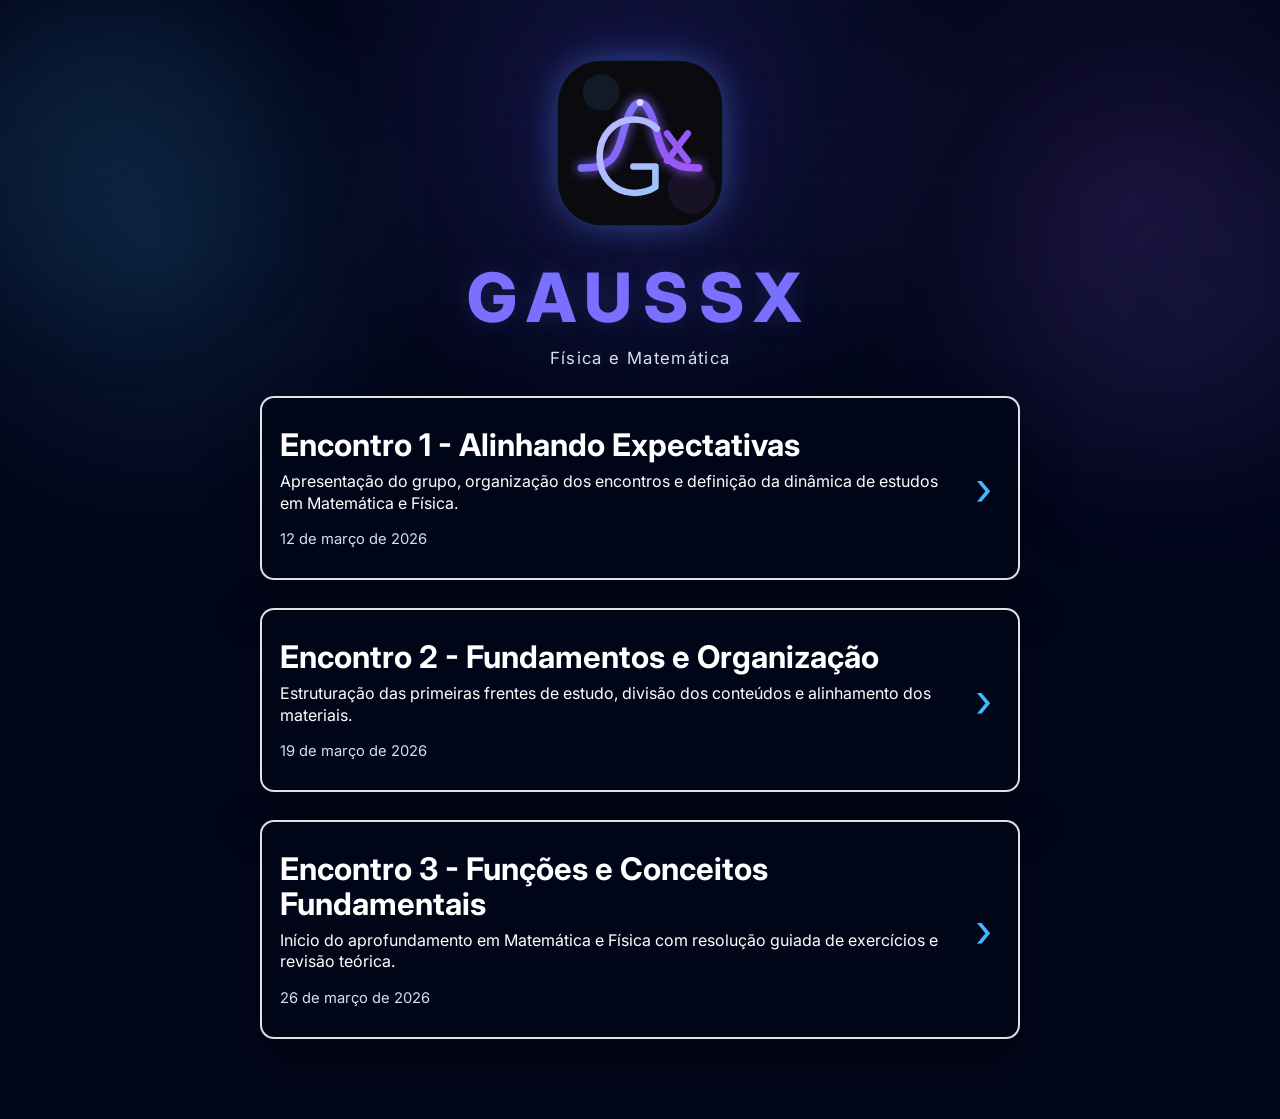
==== commit 5e64abc3: "Site GaussX" ====
--- a/Site_GaussX/index.html
+++ b/Site_GaussX/index.html
@@ -12,44 +12,21 @@
   <script src="script.js" defer></script>
 </head>
 <body>
-  <div class="ambient ambient-left" aria-hidden="true"></div>
-  <div class="ambient ambient-right" aria-hidden="true"></div>
-  <div class="ambient ambient-top" aria-hidden="true"></div>
+  <div class="bg-ambient bg-ambient-1"></div>
+  <div class="bg-ambient bg-ambient-2"></div>
+  <div class="bg-grid"></div>
 
   <main class="page">
     <section class="hero">
-      <div class="hero-intro">
-        <div class="logo-shell intro-step">
-          <div class="logo-frame">
-            <img src="assets/logo-gaussx.svg" alt="Logo do GaussX" class="logo" />
-          </div>
-        </div>
-
-        <div class="hero-copy">
-          <p class="eyebrow intro-step">Física • Matemática</p>
-          <h1 class="intro-step">GAUSSX</h1>
-          <p class="subtitle intro-step">
-            Plataforma acadêmica para encontros, materiais e organização dos estudos.
-          </p>
-        </div>
+      <div class="hero-logo-wrap" aria-hidden="true">
+        <div class="hero-logo-glow"></div>
+        <img src="assets/logo-gaussx.svg" alt="Logo do GaussX" class="hero-logo" />
       </div>
-
-      <button class="scroll-indicator intro-step" type="button" aria-label="Ir para os encontros">
-        <span></span>
-      </button>
+      <h1 class="hero-title">GAUSSX</h1>
+      <p class="hero-subtitle">Física e Matemática</p>
     </section>
 
-    <section class="meetings-wrap">
-      <div class="section-head reveal reveal-soft">
-        <p class="section-label">Encontros</p>
-        <h2>Organização semanal do projeto</h2>
-        <p class="section-text">
-          Quartas-feiras, das 13h30 às 15h10, com foco em aprofundamento teórico, resolução de exercícios e evolução contínua.
-        </p>
-      </div>
-
-      <section id="meeting-list" class="meetings"></section>
-    </section>
+    <section id="meeting-list" class="meetings" aria-label="Lista de encontros"></section>
   </main>
 </body>
 </html>
--- a/Site_GaussX/styles.css
+++ b/Site_GaussX/styles.css
@@ -1,15 +1,18 @@
 :root {
-  --bg: #020716;
-  --card: rgba(4, 10, 25, 0.88);
+  --bg: #02061a;
+  --bg-soft: rgba(3, 10, 27, 0.84);
+  --card: rgba(1, 8, 24, 0.84);
   --text: #ffffff;
-  --muted: #c7d0e7;
-  --line: rgba(255, 255, 255, 0.84);
-  --blue: #5db6ff;
-  --violet: #7d63ff;
-  --shadow: 0 16px 48px rgba(0, 0, 0, 0.26);
+  --muted: #d8def0;
+  --line: rgba(255, 255, 255, 0.88);
+  --blue: #43b7ff;
+  --indigo: #6e61ff;
+  --purple: #b260ff;
+  --shadow: 0 20px 50px rgba(0, 0, 0, 0.38);
 }
 
 * { box-sizing: border-box; }
+
 html { scroll-behavior: smooth; }
 
 body {
@@ -17,342 +20,319 @@
   min-height: 100vh;
   font-family: 'Inter', sans-serif;
   color: var(--text);
-  background:
-    radial-gradient(circle at 50% 0%, rgba(90, 110, 255, 0.14), transparent 22%),
-    radial-gradient(circle at 18% 12%, rgba(72, 176, 255, 0.10), transparent 18%),
-    radial-gradient(circle at 82% 15%, rgba(152, 109, 255, 0.10), transparent 22%),
-    linear-gradient(180deg, #020718 0%, #020716 100%);
+  background: radial-gradient(circle at 50% 10%, rgba(101, 83, 255, 0.18), transparent 28%),
+              radial-gradient(circle at 12% 22%, rgba(67, 183, 255, 0.12), transparent 20%),
+              radial-gradient(circle at 88% 18%, rgba(178, 96, 255, 0.10), transparent 22%),
+              var(--bg);
   overflow-x: hidden;
 }
+
 a { color: inherit; text-decoration: none; }
-button { font: inherit; }
-
-.ambient {
+
+.bg-grid {
   position: fixed;
+  inset: 0;
+  pointer-events: none;
+  background-image: linear-gradient(rgba(255,255,255,0.025) 1px, transparent 1px),
+                    linear-gradient(90deg, rgba(255,255,255,0.025) 1px, transparent 1px);
+  background-size: 60px 60px;
+  mask-image: radial-gradient(circle at 50% 20%, black 30%, transparent 80%);
+  opacity: 0.55;
+}
+
+.bg-ambient {
+  position: fixed;
+  border-radius: 999px;
+  filter: blur(80px);
   pointer-events: none;
   z-index: 0;
-  filter: blur(80px);
-  opacity: 0.55;
-}
-.ambient-left {
-  width: 220px;
+  opacity: 0.24;
+}
+
+.bg-ambient-1 {
+  width: 320px;
   height: 320px;
-  left: -110px;
-  top: 150px;
-  background: rgba(75, 168, 255, 0.16);
-  animation: driftA 9s ease-in-out infinite alternate;
-}
-.ambient-right {
-  width: 240px;
-  height: 300px;
-  right: -110px;
-  top: 280px;
-  background: rgba(139, 98, 255, 0.16);
-  animation: driftB 10s ease-in-out infinite alternate;
-}
-.ambient-top {
+  top: -40px;
+  left: -70px;
+  background: rgba(67, 183, 255, 0.38);
+}
+
+.bg-ambient-2 {
   width: 360px;
-  height: 180px;
-  left: 50%;
-  transform: translateX(-50%);
-  top: -40px;
-  background: rgba(91, 109, 255, 0.14);
-  animation: pulseTop 8s ease-in-out infinite alternate;
+  height: 360px;
+  top: 120px;
+  right: -90px;
+  background: rgba(118, 89, 255, 0.34);
 }
 
 .page {
   position: relative;
   z-index: 1;
-  width: min(820px, calc(100% - 32px));
+  width: min(760px, calc(100% - 34px));
   margin: 0 auto;
-  padding: 36px 0 80px;
+  padding: 38px 0 80px;
 }
 
 .hero {
-  min-height: 86vh;
-  display: flex;
-  flex-direction: column;
-  justify-content: center;
-  align-items: center;
-  gap: 28px;
-  text-align: center;
-}
-
-.hero-intro {
-  display: flex;
-  flex-direction: column;
-  align-items: center;
-  gap: 24px;
-}
-
-.logo-shell {
-  position: relative;
-  width: 232px;
-  height: 232px;
-}
-.logo-shell::before {
-  content: "";
-  position: absolute;
-  inset: -10px;
-  border-radius: 34px;
-  background: linear-gradient(135deg, rgba(86, 182, 255, 0.24), rgba(123, 97, 255, 0.22));
-  opacity: 0.9;
-  filter: blur(22px);
-  animation: haloBreath 4.2s ease-in-out infinite;
-}
-.logo-frame {
-  position: relative;
-  width: 100%;
-  height: 100%;
-  border-radius: 32px;
-  background: linear-gradient(180deg, rgba(7, 14, 32, 0.98), rgba(2, 5, 18, 0.98));
-  border: 1px solid rgba(125, 160, 255, 0.16);
-  box-shadow: inset 0 1px 0 rgba(255,255,255,0.04), var(--shadow);
+  min-height: 36vh;
   display: grid;
   place-items: center;
-  overflow: hidden;
-}
-.logo-frame::before {
-  content: "";
-  position: absolute;
-  inset: 0;
-  background: linear-gradient(135deg, transparent 20%, rgba(103, 148, 255, 0.12) 50%, transparent 78%);
-  transform: translateX(-140%) skewX(-18deg);
-  animation: sweep 4.8s ease-in-out infinite;
-}
-.logo-frame::after {
-  content: "";
-  position: absolute;
-  inset: 12px;
-  border-radius: 24px;
-  border: 1px solid rgba(255,255,255,0.06);
-}
-.logo {
+  align-content: center;
+  text-align: center;
+  margin-bottom: 28px;
+  perspective: 1200px;
+}
+
+.hero-logo-wrap {
   position: relative;
-  z-index: 2;
-  width: 160px;
-  height: 160px;
-  display: block;
-  filter: drop-shadow(0 0 18px rgba(90, 182, 255, 0.14)) drop-shadow(0 0 22px rgba(139, 98, 255, 0.14));
-  animation: logoFloat 4.6s ease-in-out infinite;
-}
-
-.hero-copy {
-  display: flex;
-  flex-direction: column;
-  gap: 10px;
-  align-items: center;
-}
-.eyebrow {
-  margin: 0;
-  font-size: 0.9rem;
-  letter-spacing: 0.32em;
-  text-transform: uppercase;
-  color: rgba(201, 214, 246, 0.86);
-}
-h1 {
-  margin: 0;
-  font-size: clamp(3.2rem, 8vw, 5.2rem);
-  line-height: 0.95;
-  font-weight: 800;
-  letter-spacing: 0.08em;
-  color: #ffffff;
-  text-shadow: 0 0 14px rgba(125, 99, 255, 0.10);
-}
-.subtitle {
-  margin: 0;
-  max-width: 720px;
-  color: var(--muted);
-  font-size: 1.04rem;
-  line-height: 1.45;
-}
-
-.intro-step {
-  opacity: 0;
-  transform: translateY(24px) scale(0.98);
-  filter: blur(10px);
-}
-body.ready .logo-shell { animation: introLogo 1.05s cubic-bezier(.18,.88,.22,1) 0.06s forwards; }
-body.ready .eyebrow { animation: introText 0.85s cubic-bezier(.18,.88,.22,1) 0.22s forwards; }
-body.ready h1 { animation: introTitle 0.98s cubic-bezier(.18,.88,.22,1) 0.32s forwards; }
-body.ready .subtitle { animation: introText 0.88s cubic-bezier(.18,.88,.22,1) 0.48s forwards; }
-body.ready .scroll-indicator { animation: introText 0.86s cubic-bezier(.18,.88,.22,1) 0.64s forwards; }
-
-.scroll-indicator {
-  width: 56px;
-  height: 90px;
-  border: 1px solid rgba(255, 255, 255, 0.16);
-  border-radius: 999px;
-  background: rgba(3, 9, 24, 0.72);
+  width: 210px;
+  height: 210px;
   display: grid;
   place-items: center;
-  box-shadow: inset 0 1px 0 rgba(255,255,255,0.03);
-  cursor: pointer;
-}
-.scroll-indicator span {
-  width: 10px;
-  height: 28px;
-  border-radius: 999px;
-  background: linear-gradient(180deg, var(--blue), var(--violet));
-  animation: scrollPill 1.6s ease-in-out infinite;
-}
-
-.meetings-wrap { padding-top: 12px; }
-.section-head {
-  text-align: center;
-  margin-bottom: 28px;
-}
-.section-label {
-  margin: 0 0 8px;
-  letter-spacing: 0.24em;
-  text-transform: uppercase;
-  color: rgba(193, 207, 239, 0.78);
-  font-size: 0.82rem;
-}
-.section-head h2 {
-  margin: 0 0 10px;
-  font-size: clamp(1.7rem, 4vw, 2.4rem);
-}
-.section-text {
-  margin: 0 auto;
-  max-width: 720px;
+  margin-bottom: 8px;
+  isolation: isolate;
+}
+
+.hero-logo-glow {
+  position: absolute;
+  inset: 15%;
+  border-radius: 28px;
+  background: radial-gradient(circle, rgba(67,183,255,0.26), rgba(110,97,255,0.18) 45%, rgba(178,96,255,0.08) 70%, transparent 78%);
+  filter: blur(24px);
+  opacity: 0.8;
+}
+
+.hero-logo {
+  width: 188px;
+  height: 188px;
+  display: block;
+  filter: drop-shadow(0 0 14px rgba(67,183,255,0.22)) drop-shadow(0 0 24px rgba(110,97,255,0.24));
+}
+
+.hero-title,
+.hero-subtitle,
+.hero-logo-wrap {
+  opacity: 0;
+}
+
+body.is-ready .hero-logo-wrap {
+  animation: heroLogoIn 1.35s cubic-bezier(.16,.84,.18,1) both, logoFloat 5s ease-in-out 1.55s infinite;
+}
+
+body.is-ready .hero-logo-glow {
+  animation: glowPulse 3.2s ease-in-out 0.8s infinite;
+}
+
+.hero-title {
+  margin: 0;
+  font-size: clamp(2.8rem, 7vw, 4.25rem);
+  font-weight: 800;
+  letter-spacing: 0.16em;
+  color: #7a70ff;
+  text-shadow: 0 0 22px rgba(122,112,255,0.18);
+}
+
+body.is-ready .hero-title {
+  animation: heroTitleIn 1s cubic-bezier(.18,.8,.2,1) 0.36s both;
+}
+
+.hero-subtitle {
+  margin: 10px 0 0;
+  font-size: 1.05rem;
   color: var(--muted);
-  line-height: 1.45;
+  letter-spacing: 0.08em;
+}
+
+body.is-ready .hero-subtitle {
+  animation: heroSubtitleIn 0.9s cubic-bezier(.2,.8,.2,1) 0.62s both;
 }
 
 .meetings {
   display: grid;
   gap: 28px;
 }
+
 .meeting-card {
   position: relative;
   display: grid;
   grid-template-columns: 1fr auto;
-  gap: 18px;
+  gap: 16px;
   align-items: center;
-  padding: 30px 20px;
-  border-radius: 16px;
-  border: 1.6px solid var(--line);
-  background: linear-gradient(180deg, rgba(3, 9, 24, 0.9), rgba(2, 7, 20, 0.94));
+  border: 2px solid var(--line);
+  border-radius: 14px;
+  padding: 30px 18px;
+  background: var(--card);
   box-shadow: var(--shadow);
+  backdrop-filter: blur(8px);
   overflow: hidden;
-  transition: transform 0.28s ease, border-color 0.28s ease, box-shadow 0.28s ease, background 0.28s ease;
-}
+  transform-style: preserve-3d;
+  transition: transform 0.28s ease, border-color 0.28s ease, box-shadow 0.28s ease;
+}
+
 .meeting-card::before {
   content: "";
   position: absolute;
-  inset: 0;
-  background: linear-gradient(120deg, transparent 20%, rgba(89, 182, 255, 0.10) 48%, transparent 76%);
-  transform: translateX(-135%);
-  transition: transform 0.75s ease;
-}
+  inset: -120% 50% auto -20%;
+  height: 240%;
+  background: linear-gradient(120deg, transparent 20%, rgba(255,255,255,0.12), transparent 60%);
+  transform: rotate(14deg);
+  opacity: 0;
+}
+
 .meeting-card:hover {
-  transform: translateY(-6px);
-  border-color: rgba(93, 182, 255, 0.92);
-  background: linear-gradient(180deg, rgba(5, 12, 30, 0.95), rgba(3, 8, 22, 0.98));
-  box-shadow: 0 24px 52px rgba(0, 0, 0, 0.34), 0 0 0 1px rgba(93, 182, 255, 0.07);
-}
-.meeting-card:hover::before { transform: translateX(135%); }
-
-.meeting-content h3 {
+  transform: translateY(-6px) scale(1.01);
+  border-color: var(--blue);
+  box-shadow: 0 24px 60px rgba(0,0,0,0.42), 0 0 0 1px rgba(67,183,255,0.06);
+}
+
+.meeting-card:hover::before {
+  animation: cardSweep 0.9s ease;
+}
+
+.meeting-content h2 {
   margin: 0 0 8px;
-  font-size: clamp(1.55rem, 3.2vw, 2.05rem);
+  font-size: clamp(1.45rem, 3vw, 1.95rem);
   line-height: 1.12;
 }
+
 .meeting-content p {
   margin: 0 0 14px;
   color: var(--text);
+  font-size: 1rem;
   line-height: 1.35;
-  font-size: 1rem;
-}
+}
+
 .meeting-date {
+  font-size: 0.92rem;
   color: var(--muted);
-  font-size: 0.95rem;
-}
+}
+
 .arrow {
   font-size: 3rem;
+  line-height: 1;
   color: var(--blue);
-  line-height: 1;
-  transform: translateX(0);
-  transition: transform 0.25s ease, color 0.25s ease;
-}
-.meeting-card:hover .arrow {
-  transform: translateX(5px);
-  color: #8bd2ff;
+  padding-inline: 8px;
 }
 
 .reveal {
   opacity: 0;
-  transform: translateY(34px) scale(0.985);
-  filter: blur(12px);
-  transition:
-    opacity 0.85s cubic-bezier(.19,.84,.24,1),
-    transform 0.95s cubic-bezier(.19,.84,.24,1),
-    filter 0.95s cubic-bezier(.19,.84,.24,1);
-}
-.reveal-soft {
-  transform: translateY(22px);
-  filter: blur(8px);
-}
-.reveal.in-view {
+  transform: translate3d(0, 58px, 0) scale(0.96) rotateX(9deg);
+  filter: blur(10px);
+  will-change: transform, opacity, filter;
+}
+
+.reveal-visible {
   opacity: 1;
-  transform: translateY(0) scale(1);
+  transform: translate3d(0, 0, 0) scale(1) rotateX(0);
   filter: blur(0);
-}
-
-@keyframes introLogo {
-  0% { opacity: 0; transform: translateY(20px) scale(0.8); filter: blur(10px); }
-  65% { opacity: 1; transform: translateY(-4px) scale(1.03); filter: blur(0); }
-  100% { opacity: 1; transform: translateY(0) scale(1); filter: blur(0); }
-}
-@keyframes introTitle {
-  0% { opacity: 0; transform: translateY(30px) scale(0.97); letter-spacing: 0.18em; filter: blur(12px); }
-  100% { opacity: 1; transform: translateY(0) scale(1); letter-spacing: 0.08em; filter: blur(0); }
-}
-@keyframes introText {
-  from { opacity: 0; transform: translateY(24px); filter: blur(8px); }
-  to { opacity: 1; transform: translateY(0); filter: blur(0); }
-}
+  transition: opacity 0.9s cubic-bezier(.16,.78,.18,1),
+              transform 1s cubic-bezier(.16,.78,.18,1),
+              filter 0.9s cubic-bezier(.16,.78,.18,1);
+}
+
+@keyframes heroLogoIn {
+  0% {
+    opacity: 0;
+    transform: translate3d(0, -34px, 0) scale(0.72) rotateX(18deg);
+    filter: blur(16px);
+  }
+  60% {
+    opacity: 1;
+    transform: translate3d(0, 6px, 0) scale(1.04) rotateX(0);
+    filter: blur(0);
+  }
+  100% {
+    opacity: 1;
+    transform: translate3d(0, 0, 0) scale(1);
+    filter: blur(0);
+  }
+}
+
+@keyframes heroTitleIn {
+  0% {
+    opacity: 0;
+    transform: translate3d(0, 24px, 0);
+    letter-spacing: 0.34em;
+    filter: blur(12px);
+  }
+  100% {
+    opacity: 1;
+    transform: translate3d(0, 0, 0);
+    letter-spacing: 0.16em;
+    filter: blur(0);
+  }
+}
+
+@keyframes heroSubtitleIn {
+  0% {
+    opacity: 0;
+    transform: translate3d(0, 16px, 0);
+    filter: blur(8px);
+  }
+  100% {
+    opacity: 1;
+    transform: translate3d(0, 0, 0);
+    filter: blur(0);
+  }
+}
+
 @keyframes logoFloat {
-  0%, 100% { transform: translateY(0); }
-  50% { transform: translateY(-7px); }
-}
-@keyframes haloBreath {
-  0%, 100% { opacity: 0.72; transform: scale(1); }
-  50% { opacity: 0.92; transform: scale(1.04); }
-}
-@keyframes sweep {
-  0%, 20% { transform: translateX(-140%) skewX(-18deg); }
-  55%, 100% { transform: translateX(150%) skewX(-18deg); }
-}
-@keyframes scrollPill {
-  0% { transform: translateY(-10px); opacity: 0.8; }
-  50% { transform: translateY(10px); opacity: 1; }
-  100% { transform: translateY(-10px); opacity: 0.8; }
-}
-@keyframes driftA {
-  from { transform: translate3d(0, 0, 0); }
-  to { transform: translate3d(24px, 18px, 0); }
-}
-@keyframes driftB {
-  from { transform: translate3d(0, 0, 0); }
-  to { transform: translate3d(-26px, -14px, 0); }
-}
-@keyframes pulseTop {
-  from { transform: translateX(-50%) scale(1); opacity: 0.48; }
-  to { transform: translateX(-50%) scale(1.08); opacity: 0.7; }
+  0%, 100% { transform: translateY(0) scale(1); }
+  50% { transform: translateY(-7px) scale(1.015); }
+}
+
+@keyframes glowPulse {
+  0%,100% { transform: scale(0.98); opacity: 0.68; }
+  50% { transform: scale(1.06); opacity: 0.96; }
+}
+
+@keyframes cardSweep {
+  0% { transform: translateX(-120%) rotate(14deg); opacity: 0; }
+  20% { opacity: 1; }
+  100% { transform: translateX(180%) rotate(14deg); opacity: 0; }
 }
 
 @media (prefers-reduced-motion: reduce) {
-  *, *::before, *::after { animation: none !important; transition: none !important; scroll-behavior: auto !important; }
-  .intro-step, .reveal { opacity: 1 !important; transform: none !important; filter: none !important; }
+  *, *::before, *::after {
+    animation: none !important;
+    transition: none !important;
+    scroll-behavior: auto !important;
+  }
+
+  .hero-logo-wrap,
+  .hero-title,
+  .hero-subtitle,
+  .reveal {
+    opacity: 1 !important;
+    transform: none !important;
+    filter: none !important;
+  }
 }
 
 @media (max-width: 640px) {
-  .page { width: min(820px, calc(100% - 20px)); padding-top: 24px; }
-  .hero { min-height: 78vh; gap: 22px; }
-  .logo-shell { width: 188px; height: 188px; }
-  .logo { width: 132px; height: 132px; }
-  .meeting-card { grid-template-columns: 1fr; padding: 24px 16px; }
+  .page {
+    width: min(760px, calc(100% - 22px));
+    padding-top: 26px;
+  }
+
+  .hero {
+    min-height: 32vh;
+  }
+
+  .hero-logo-wrap {
+    width: 180px;
+    height: 180px;
+  }
+
+  .hero-logo {
+    width: 158px;
+    height: 158px;
+  }
+
+  .meeting-card {
+    grid-template-columns: 1fr;
+    padding: 22px 16px;
+  }
+
   .arrow { display: none; }
 }
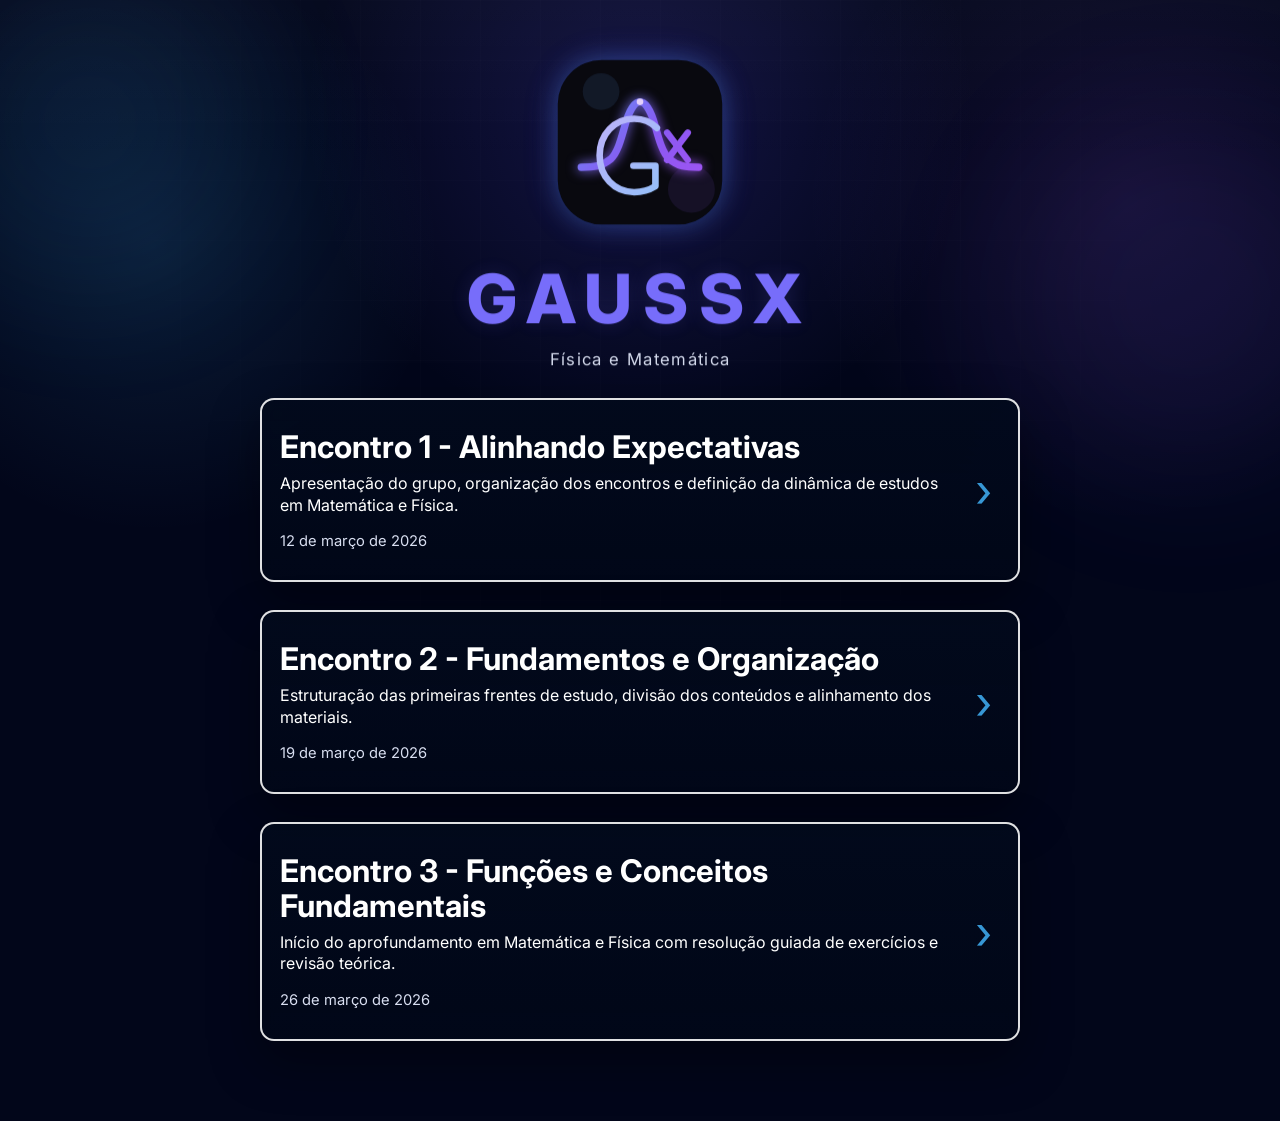
==== commit 64a7ce72: "Site GaussX" ====
--- a/Site_GaussX/index.html
+++ b/Site_GaussX/index.html
@@ -4,6 +4,7 @@
   <meta charset="UTF-8" />
   <meta name="viewport" content="width=device-width, initial-scale=1.0" />
   <title>GaussX</title>
+  <link rel="icon" type="image/png" href="assets/logo-gaussx_true-g_converted.png" />
   <meta name="description" content="Plataforma acadêmica do GaussX para encontros, materiais e organização dos estudos em Física e Matemática." />
   <link rel="preconnect" href="https://fonts.googleapis.com">
   <link rel="preconnect" href="https://fonts.gstatic.com" crossorigin>
--- a/Site_GaussX/styles.css
+++ b/Site_GaussX/styles.css
@@ -13,18 +13,36 @@
 
 * { box-sizing: border-box; }
 
-html { scroll-behavior: smooth; }
+html {
+  scroll-behavior: smooth;
+  width: 100%;
+  max-width: 100%;
+  overflow-x: hidden;
+}
 
 body {
   margin: 0;
+  width: 100%;
+  max-width: 100%;
   min-height: 100vh;
+  position: relative;
   font-family: 'Inter', sans-serif;
   color: var(--text);
-  background: radial-gradient(circle at 50% 10%, rgba(101, 83, 255, 0.18), transparent 28%),
-              radial-gradient(circle at 12% 22%, rgba(67, 183, 255, 0.12), transparent 20%),
-              radial-gradient(circle at 88% 18%, rgba(178, 96, 255, 0.10), transparent 22%),
-              var(--bg);
+  background:
+    radial-gradient(circle at 50% 10%, rgba(101, 83, 255, 0.18), transparent 28%),
+    radial-gradient(circle at 12% 22%, rgba(67, 183, 255, 0.12), transparent 20%),
+    radial-gradient(circle at 88% 18%, rgba(178, 96, 255, 0.10), transparent 22%),
+    var(--bg);
   overflow-x: hidden;
+}
+
+body::before {
+  content: "";
+  position: fixed;
+  inset: 0;
+  pointer-events: none;
+  background: linear-gradient(to bottom, rgba(255,255,255,0.035), transparent 18%);
+  opacity: 0.7;
 }
 
 a { color: inherit; text-decoration: none; }
@@ -32,21 +50,27 @@
 .bg-grid {
   position: fixed;
   inset: 0;
-  pointer-events: none;
-  background-image: linear-gradient(rgba(255,255,255,0.025) 1px, transparent 1px),
-                    linear-gradient(90deg, rgba(255,255,255,0.025) 1px, transparent 1px);
+  width: 100vw;
+  max-width: 100vw;
+  overflow: hidden;
+  pointer-events: none;
+  background-image:
+    linear-gradient(rgba(255,255,255,0.022) 1px, transparent 1px),
+    linear-gradient(90deg, rgba(255,255,255,0.022) 1px, transparent 1px);
   background-size: 60px 60px;
   mask-image: radial-gradient(circle at 50% 20%, black 30%, transparent 80%);
-  opacity: 0.55;
+  opacity: 0.52;
 }
 
 .bg-ambient {
   position: fixed;
   border-radius: 999px;
-  filter: blur(80px);
+  filter: blur(84px);
   pointer-events: none;
   z-index: 0;
   opacity: 0.24;
+  will-change: transform;
+  max-width: 100vw;
 }
 
 .bg-ambient-1 {
@@ -74,6 +98,8 @@
 }
 
 .hero {
+  --hero-fade: 1;
+  --hero-lift: 0px;
   min-height: 36vh;
   display: grid;
   place-items: center;
@@ -81,6 +107,8 @@
   text-align: center;
   margin-bottom: 28px;
   perspective: 1200px;
+  opacity: var(--hero-fade);
+  transform: translate3d(0, var(--hero-lift), 0);
 }
 
 .hero-logo-wrap {
@@ -89,24 +117,35 @@
   height: 210px;
   display: grid;
   place-items: center;
-  margin-bottom: 8px;
+  margin-bottom: 10px;
   isolation: isolate;
+  will-change: transform;
 }
 
 .hero-logo-glow {
   position: absolute;
   inset: 15%;
   border-radius: 28px;
-  background: radial-gradient(circle, rgba(67,183,255,0.26), rgba(110,97,255,0.18) 45%, rgba(178,96,255,0.08) 70%, transparent 78%);
-  filter: blur(24px);
+  background: radial-gradient(circle, rgba(67,183,255,0.24), rgba(110,97,255,0.16) 45%, rgba(178,96,255,0.06) 70%, transparent 78%);
+  filter: blur(20px);
   opacity: 0.8;
+}
+
+.hero-logo-wrap::after {
+  content: "";
+  position: absolute;
+  inset: -4px;
+  border-radius: 34px;
+  background: linear-gradient(135deg, rgba(67,183,255,0.24), rgba(110,97,255,0.18), transparent 64%);
+  filter: blur(14px);
+  opacity: 0;
 }
 
 .hero-logo {
   width: 188px;
   height: 188px;
   display: block;
-  filter: drop-shadow(0 0 14px rgba(67,183,255,0.22)) drop-shadow(0 0 24px rgba(110,97,255,0.24));
+  filter: drop-shadow(0 0 12px rgba(67,183,255,0.22)) drop-shadow(0 0 18px rgba(110,97,255,0.24));
 }
 
 .hero-title,
@@ -116,7 +155,11 @@
 }
 
 body.is-ready .hero-logo-wrap {
-  animation: heroLogoIn 1.35s cubic-bezier(.16,.84,.18,1) both, logoFloat 5s ease-in-out 1.55s infinite;
+  animation: heroLogoIn 1.3s cubic-bezier(.16,.84,.18,1) both, logoFloat 5.5s ease-in-out 1.4s infinite;
+}
+
+body.is-ready .hero-logo-wrap::after {
+  animation: logoSheen 2.4s ease 0.8s 1 both;
 }
 
 body.is-ready .hero-logo-glow {
@@ -124,6 +167,7 @@
 }
 
 .hero-title {
+  position: relative;
   margin: 0;
   font-size: clamp(2.8rem, 7vw, 4.25rem);
   font-weight: 800;
@@ -132,8 +176,23 @@
   text-shadow: 0 0 22px rgba(122,112,255,0.18);
 }
 
+.hero-title::after {
+  content: "";
+  position: absolute;
+  inset: 0;
+  background: linear-gradient(90deg, transparent 0%, rgba(255,255,255,0.65) 48%, transparent 100%);
+  mix-blend-mode: screen;
+  opacity: 0;
+  transform: translateX(-140%);
+  pointer-events: none;
+}
+
 body.is-ready .hero-title {
-  animation: heroTitleIn 1s cubic-bezier(.18,.8,.2,1) 0.36s both;
+  animation: heroTitleIn 1s cubic-bezier(.18,.8,.2,1) 0.34s both;
+}
+
+body.is-ready .hero-title::after {
+  animation: titleSweep 1.1s ease 1s 1 both;
 }
 
 .hero-subtitle {
@@ -144,15 +203,21 @@
 }
 
 body.is-ready .hero-subtitle {
-  animation: heroSubtitleIn 0.9s cubic-bezier(.2,.8,.2,1) 0.62s both;
+  animation: heroSubtitleIn 0.9s cubic-bezier(.2,.8,.2,1) 0.58s both;
 }
 
 .meetings {
   display: grid;
   gap: 28px;
+  perspective: 1200px;
 }
 
 .meeting-card {
+  --rx: 0deg;
+  --ry: 0deg;
+  --mx: 50%;
+  --my: 50%;
+  --delay: 0s;
   position: relative;
   display: grid;
   grid-template-columns: 1fr auto;
@@ -161,32 +226,48 @@
   border: 2px solid var(--line);
   border-radius: 14px;
   padding: 30px 18px;
-  background: var(--card);
+  background: linear-gradient(180deg, rgba(2,10,28,0.92), rgba(1,8,24,0.84));
   box-shadow: var(--shadow);
   backdrop-filter: blur(8px);
   overflow: hidden;
   transform-style: preserve-3d;
-  transition: transform 0.28s ease, border-color 0.28s ease, box-shadow 0.28s ease;
+  transition: transform 0.45s cubic-bezier(.18,.78,.2,1), border-color 0.3s ease, box-shadow 0.35s ease;
+  will-change: transform;
 }
 
 .meeting-card::before {
   content: "";
   position: absolute;
-  inset: -120% 50% auto -20%;
-  height: 240%;
-  background: linear-gradient(120deg, transparent 20%, rgba(255,255,255,0.12), transparent 60%);
+  inset: 0;
+  background: radial-gradient(circle at var(--mx) var(--my), rgba(67,183,255,0.12), transparent 34%);
+  opacity: 0;
+  transition: opacity 0.3s ease;
+  pointer-events: none;
+}
+
+.meeting-card::after {
+  content: "";
+  position: absolute;
+  inset: -110% 45% auto -18%;
+  height: 220%;
+  background: linear-gradient(120deg, transparent 24%, rgba(255,255,255,0.16), transparent 60%);
   transform: rotate(14deg);
   opacity: 0;
+  pointer-events: none;
 }
 
 .meeting-card:hover {
-  transform: translateY(-6px) scale(1.01);
+  transform: translateY(-7px) scale(1.012) rotateX(var(--rx)) rotateY(var(--ry));
   border-color: var(--blue);
-  box-shadow: 0 24px 60px rgba(0,0,0,0.42), 0 0 0 1px rgba(67,183,255,0.06);
+  box-shadow: 0 26px 62px rgba(0,0,0,0.44), 0 0 0 1px rgba(67,183,255,0.07);
 }
 
 .meeting-card:hover::before {
-  animation: cardSweep 0.9s ease;
+  opacity: 1;
+}
+
+.meeting-card:hover::after {
+  animation: cardSweep 0.92s ease;
 }
 
 .meeting-content h2 {
@@ -212,12 +293,20 @@
   line-height: 1;
   color: var(--blue);
   padding-inline: 8px;
+  opacity: 0.82;
+  transform: translateX(0);
+  transition: transform 0.25s ease, opacity 0.25s ease;
+}
+
+.meeting-card:hover .arrow {
+  opacity: 1;
+  transform: translateX(4px);
 }
 
 .reveal {
   opacity: 0;
-  transform: translate3d(0, 58px, 0) scale(0.96) rotateX(9deg);
-  filter: blur(10px);
+  transform: translate3d(0, 74px, 0) scale(0.955) rotateX(11deg);
+  filter: blur(14px);
   will-change: transform, opacity, filter;
 }
 
@@ -225,20 +314,21 @@
   opacity: 1;
   transform: translate3d(0, 0, 0) scale(1) rotateX(0);
   filter: blur(0);
-  transition: opacity 0.9s cubic-bezier(.16,.78,.18,1),
-              transform 1s cubic-bezier(.16,.78,.18,1),
-              filter 0.9s cubic-bezier(.16,.78,.18,1);
+  transition:
+    opacity 1.15s cubic-bezier(.16,.78,.18,1) var(--delay),
+    transform 1.25s cubic-bezier(.16,.78,.18,1) var(--delay),
+    filter 1s cubic-bezier(.16,.78,.18,1) var(--delay);
 }
 
 @keyframes heroLogoIn {
   0% {
     opacity: 0;
-    transform: translate3d(0, -34px, 0) scale(0.72) rotateX(18deg);
+    transform: translate3d(0, -36px, 0) scale(0.74) rotateX(18deg);
     filter: blur(16px);
   }
-  60% {
+  58% {
     opacity: 1;
-    transform: translate3d(0, 6px, 0) scale(1.04) rotateX(0);
+    transform: translate3d(0, 6px, 0) scale(1.03) rotateX(0);
     filter: blur(0);
   }
   100% {
@@ -266,7 +356,7 @@
 @keyframes heroSubtitleIn {
   0% {
     opacity: 0;
-    transform: translate3d(0, 16px, 0);
+    transform: translate3d(0, 18px, 0);
     filter: blur(8px);
   }
   100% {
@@ -278,17 +368,29 @@
 
 @keyframes logoFloat {
   0%, 100% { transform: translateY(0) scale(1); }
-  50% { transform: translateY(-7px) scale(1.015); }
+  50% { transform: translateY(-8px) scale(1.012); }
 }
 
 @keyframes glowPulse {
-  0%,100% { transform: scale(0.98); opacity: 0.68; }
-  50% { transform: scale(1.06); opacity: 0.96; }
+  0%,100% { transform: scale(0.99); opacity: 0.62; }
+  50% { transform: scale(1.055); opacity: 0.94; }
+}
+
+@keyframes logoSheen {
+  0% { opacity: 0; transform: scale(0.92); }
+  40% { opacity: 0.85; }
+  100% { opacity: 0; transform: scale(1.08); }
+}
+
+@keyframes titleSweep {
+  0% { opacity: 0; transform: translateX(-150%); }
+  20% { opacity: 0.75; }
+  100% { opacity: 0; transform: translateX(150%); }
 }
 
 @keyframes cardSweep {
   0% { transform: translateX(-120%) rotate(14deg); opacity: 0; }
-  20% { opacity: 1; }
+  15% { opacity: 1; }
   100% { transform: translateX(180%) rotate(14deg); opacity: 0; }
 }
 
@@ -311,7 +413,8 @@
 
 @media (max-width: 640px) {
   .page {
-    width: min(760px, calc(100% - 22px));
+    width: calc(100% - 22px);
+    max-width: calc(100% - 22px);
     padding-top: 26px;
   }
 
@@ -331,8 +434,15 @@
 
   .meeting-card {
     grid-template-columns: 1fr;
+    width: 100%;
+    max-width: 100%;
     padding: 22px 16px;
   }
 
+  .bg-ambient-1,
+  .bg-ambient-2 {
+    display: none;
+  }
+
   .arrow { display: none; }
 }
